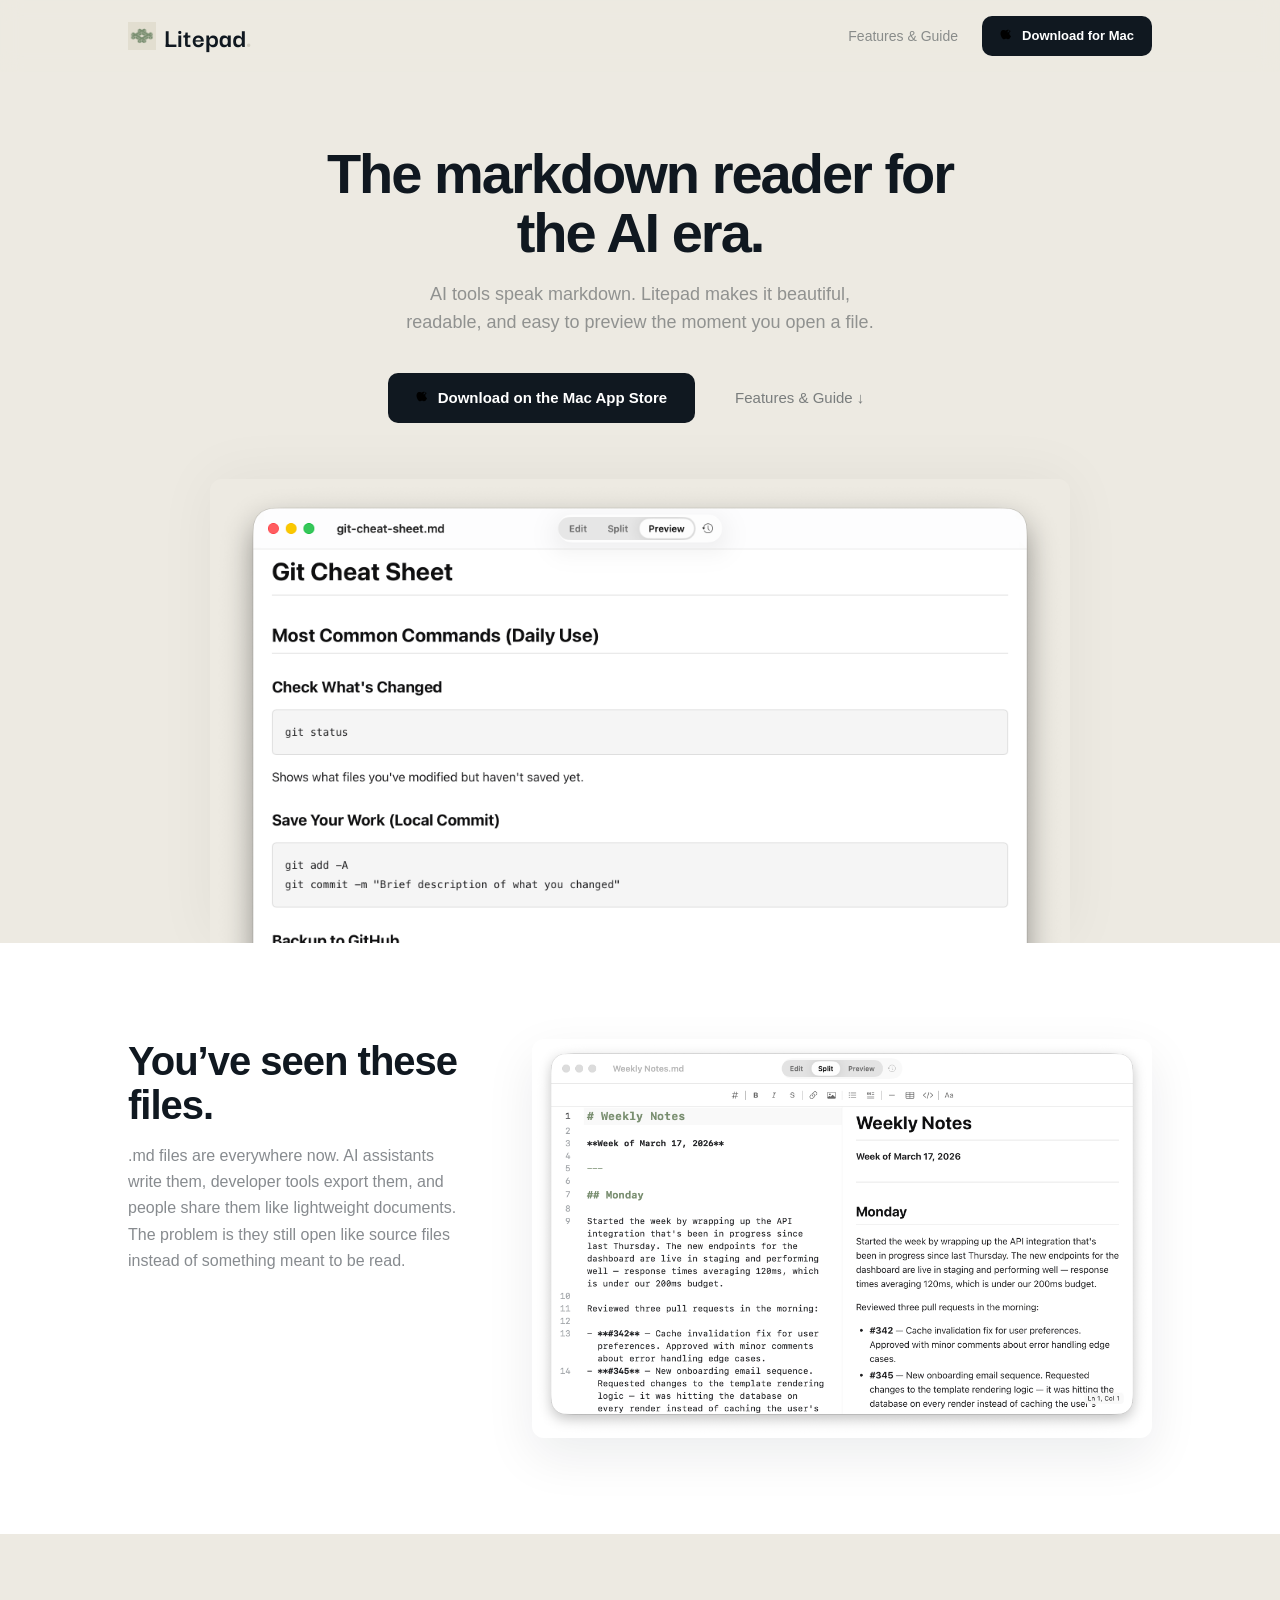
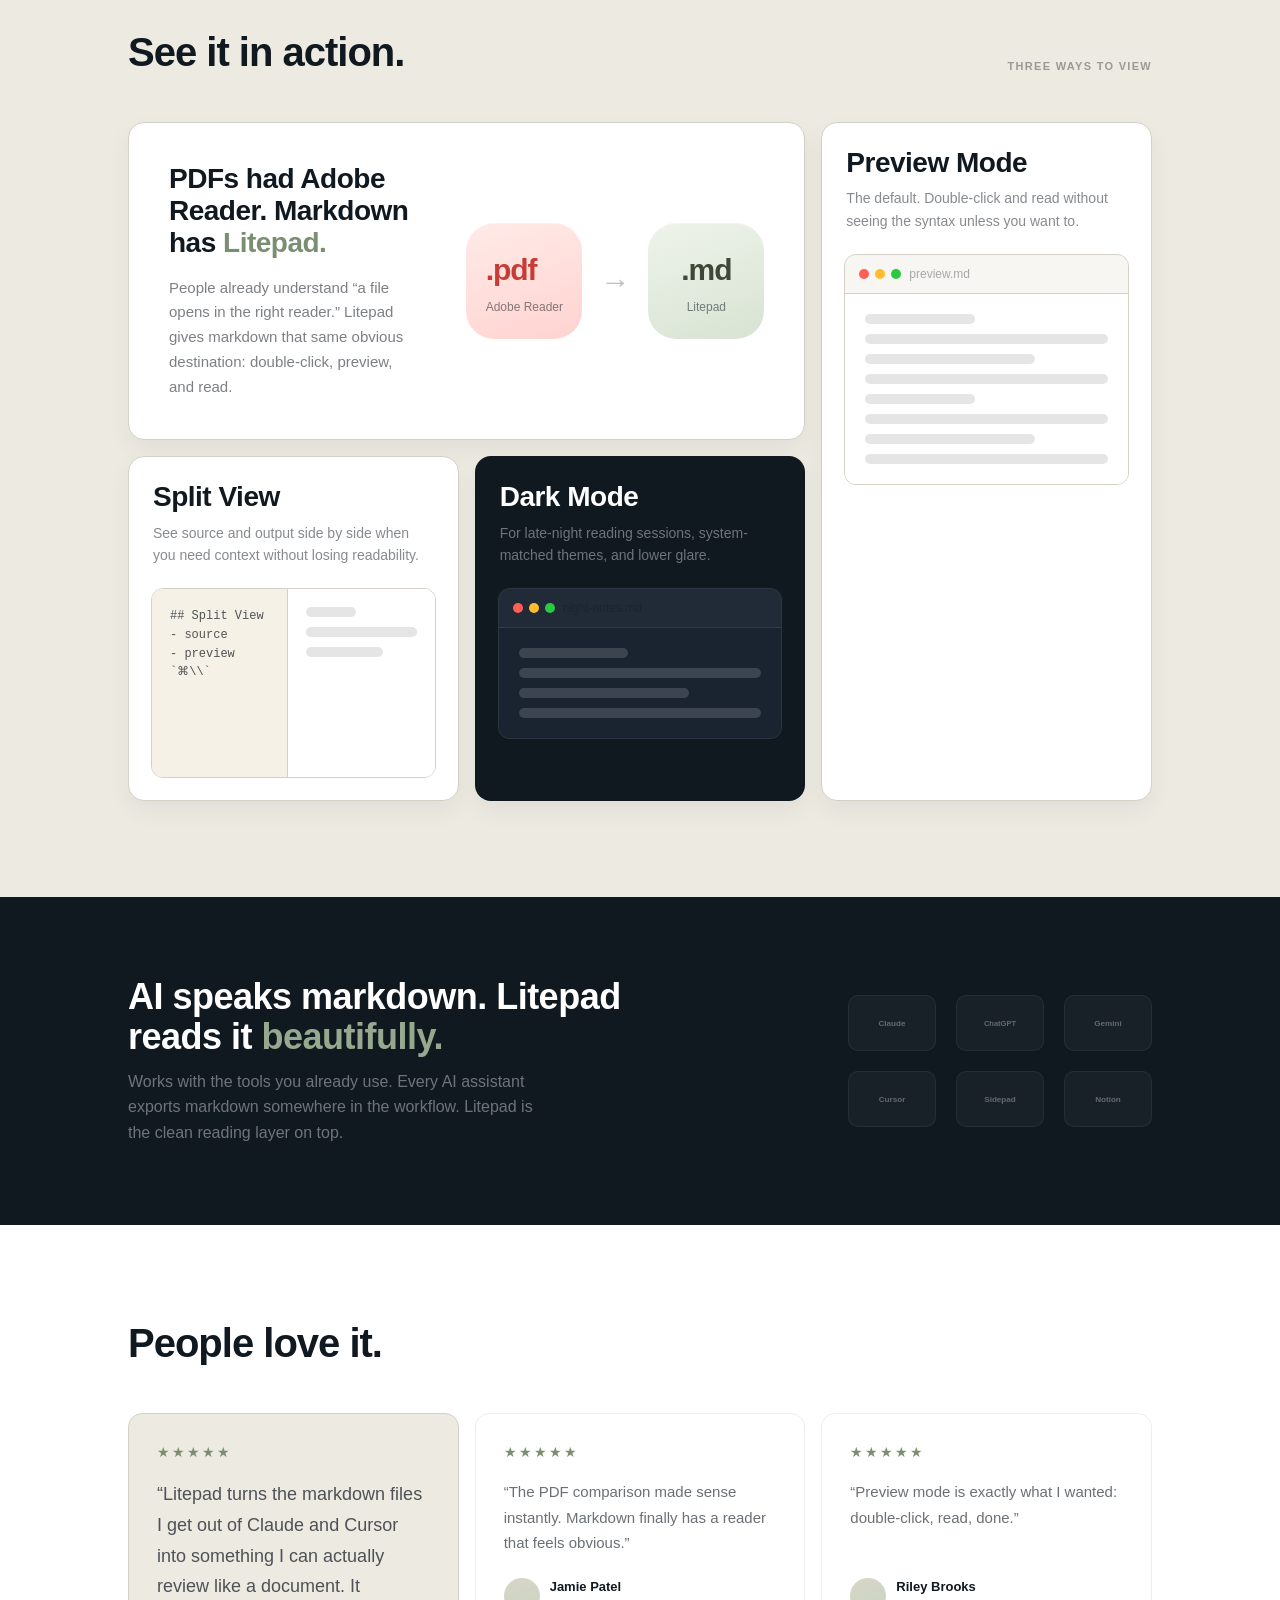
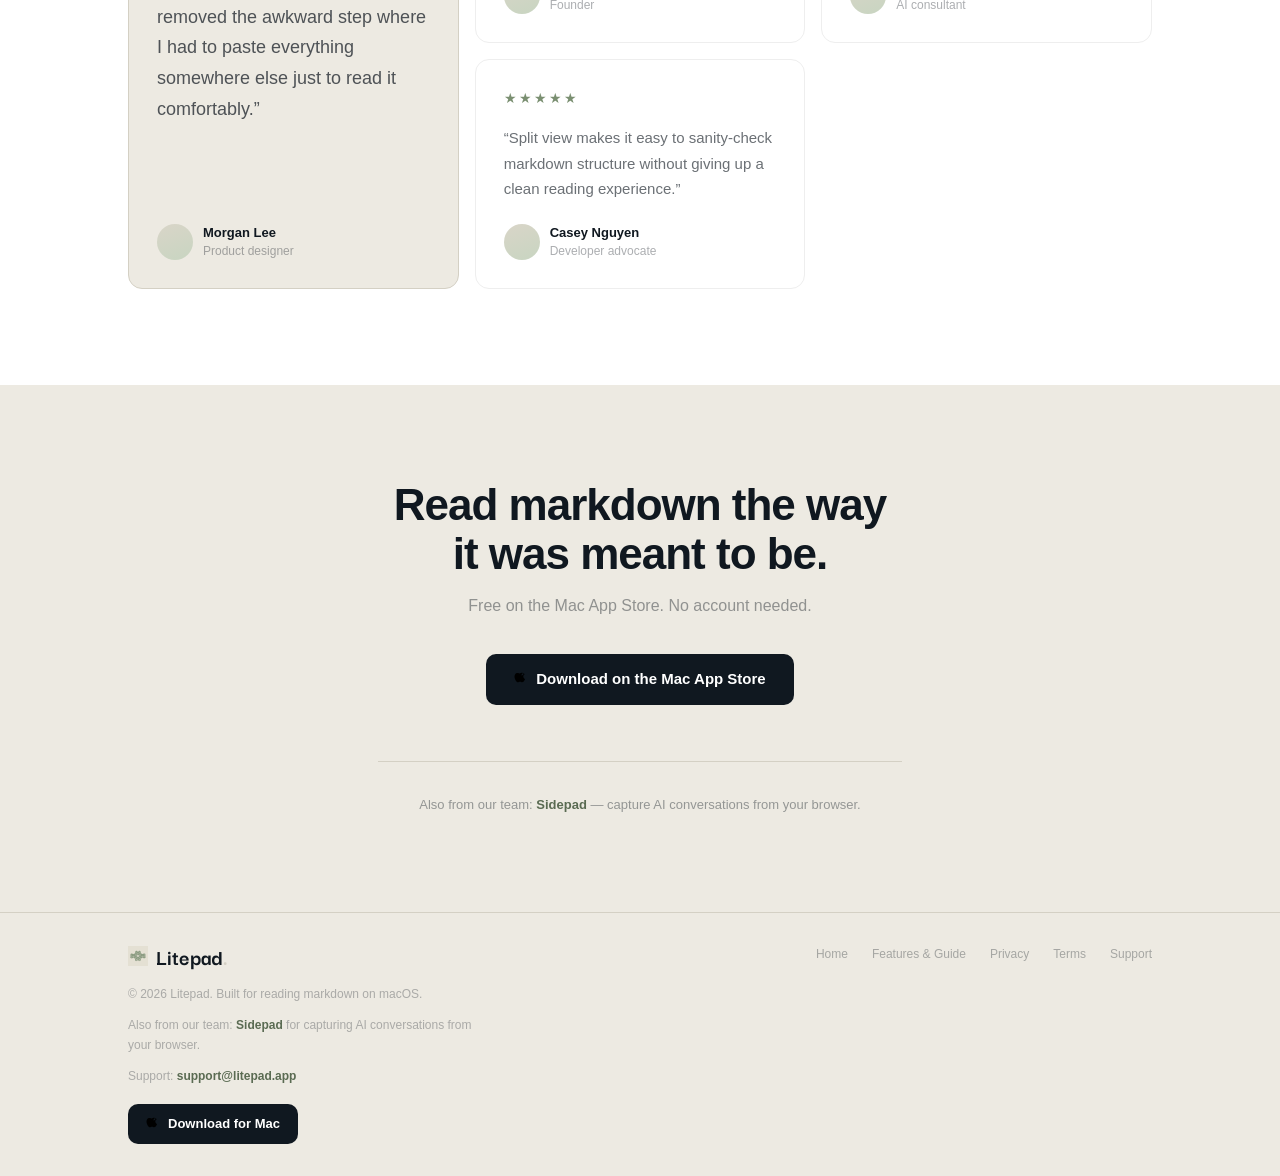
==== index.html @ 45d4402e "Initial commit: Litepad website with homepage section redesign spec Static HTML/CSS/JS promotional s" ====
<!DOCTYPE html>
<html lang="en">
<head>
  <meta charset="UTF-8">
  <meta name="viewport" content="width=device-width, initial-scale=1.0">
  <title>Litepad | The markdown reader for the AI era</title>
  <meta name="description" content="Litepad is the markdown reader for the AI era. Double-click any .md file and see it beautifully rendered on your Mac.">
  <meta property="og:title" content="Litepad | The markdown reader for the AI era">
  <meta property="og:description" content="AI tools speak markdown. Litepad makes it beautiful, readable, and easy to preview.">
  <meta property="og:type" content="website">
  <meta property="og:image" content="assets/outside-icons/og-image.png">
  <meta name="twitter:card" content="summary_large_image">
  <meta name="twitter:title" content="Litepad | The markdown reader for the AI era">
  <meta name="twitter:description" content="AI tools speak markdown. Litepad makes it beautiful, readable, and easy to preview.">
  <link rel="icon" type="image/png" href="assets/outside-icons/favicon.png">
  <link rel="preconnect" href="https://fonts.googleapis.com">
  <link rel="preconnect" href="https://fonts.gstatic.com" crossorigin>
  <link href="https://fonts.googleapis.com/css2?family=Darker+Grotesque:wght@700&display=swap" rel="stylesheet">
  <link rel="stylesheet" href="css/style.css">
</head>
<body>
  <div class="site-shell">
    <header class="nav" aria-label="Primary">
      <div class="nav-inner">
        <a class="nav-logo" href="index.html" aria-label="Litepad home">
          <img src="assets/logo/icon/Icon Explorations/icon-512x512.png" alt="">
          <span class="nav-wordmark">Litepad<span class="dot">.</span></span>
        </a>
        <div class="nav-right">
          <a class="nav-link" href="features.html">Features &amp; Guide</a>
          <a class="btn-primary nav-cta" href="#" aria-label="Download Litepad for Mac">
            <img src="assets/outside-icons/apple-icon.svg" alt="">
            <span>Download for Mac</span>
          </a>
        </div>
      </div>
    </header>

    <main>
      <section class="hero section-beige">
        <div class="hero-inner">
          <h1>The markdown reader for the AI era.</h1>
          <p class="hero-sub">AI tools speak markdown. Litepad makes it beautiful, readable, and easy to preview the moment you open a file.</p>
          <div class="hero-ctas">
            <a class="btn-primary" href="#">
              <img src="assets/outside-icons/apple-icon.svg" alt="">
              <span>Download on the Mac App Store</span>
            </a>
            <a class="btn-secondary" href="features.html">Features &amp; Guide ↓</a>
          </div>
        </div>
        <div class="hero-screenshot" aria-label="Litepad preview mode interface">
          <img src="assets/screenshots/git-hero.png" alt="Litepad showing a Git cheat sheet in preview mode" width="2226" height="1200">
        </div>
      </section>

      <section class="education section-white">
        <div class="container education-inner">
          <div class="education-text">
            <h2>You’ve seen these files.</h2>
            <p>.md files are everywhere now. AI assistants write them, developer tools export them, and people share them like lightweight documents. The problem is they still open like source files instead of something meant to be read.</p>
          </div>
          <div class="education-compare">
            <img src="assets/screenshots/split-view-website.png" alt="Litepad split view showing raw markdown on the left and rendered preview on the right" width="1372" height="1032">
          </div>
        </div>
      </section>

      <section class="bento section-beige">
        <div class="container">
          <div class="bento-header">
            <h2>See it in action.</h2>
            <div class="eyebrow bento-kicker">Three ways to view</div>
          </div>
          <div class="bento-grid">
            <article class="bento-card bento-card--pdf">
              <div class="pdf-copy">
                <h3>PDFs had Adobe Reader. Markdown has <span class="text-green">Litepad.</span></h3>
                <p>People already understand “a file opens in the right reader.” Litepad gives markdown that same obvious destination: double-click, preview, and read.</p>
              </div>
              <div class="equation" aria-label="PDF compared with markdown reading app">
                <div class="format-chip format-chip--pdf">
                  <div>
                    <strong>.pdf</strong>
                    <span>Adobe Reader</span>
                  </div>
                </div>
                <div class="equation-arrow" aria-hidden="true">→</div>
                <div class="format-chip format-chip--md">
                  <div>
                    <strong>.md</strong>
                    <span>Litepad</span>
                  </div>
                </div>
              </div>
            </article>

            <article class="bento-card bento-card--preview">
              <div class="bento-card-body">
                <h3>Preview Mode</h3>
                <p>The default. Double-click and read without seeing the syntax unless you want to.</p>
              </div>
              <div class="mini-window" aria-hidden="true">
                <div class="app-titlebar">
                  <div class="app-dots"><span></span><span></span><span></span></div>
                  <span class="app-filename">preview.md</span>
                </div>
                <div class="app-body">
                  <div class="mini-lines">
                    <div class="mini-line short"></div>
                    <div class="mini-line long"></div>
                    <div class="mini-line mid"></div>
                    <div class="mini-line long"></div>
                    <div class="mini-line short"></div>
                    <div class="mini-line long"></div>
                    <div class="mini-line mid"></div>
                    <div class="mini-line long"></div>
                  </div>
                </div>
              </div>
            </article>

            <article class="bento-card bento-card--split">
              <div class="bento-card-body">
                <h3>Split View</h3>
                <p>See source and output side by side when you need context without losing readability.</p>
              </div>
              <div class="mini-window" aria-hidden="true">
                <div class="split-preview">
                  <div class="split-pane raw">
                    <pre>## Split View
- source
- preview
`⌘\\`</pre>
                  </div>
                  <div class="split-pane rendered">
                    <div class="mini-lines">
                      <div class="mini-line short"></div>
                      <div class="mini-line long"></div>
                      <div class="mini-line mid"></div>
                    </div>
                  </div>
                </div>
              </div>
            </article>

            <article class="bento-card bento-card--dark">
              <div class="bento-card-body">
                <h3>Dark Mode</h3>
                <p>For late-night reading sessions, system-matched themes, and lower glare.</p>
              </div>
              <div class="mini-window dark" aria-hidden="true">
                <div class="app-titlebar">
                  <div class="app-dots"><span></span><span></span><span></span></div>
                  <span class="app-filename">night-notes.md</span>
                </div>
                <div class="app-body">
                  <div class="mini-lines">
                    <div class="mini-line short"></div>
                    <div class="mini-line long"></div>
                    <div class="mini-line mid"></div>
                    <div class="mini-line long"></div>
                  </div>
                </div>
              </div>
            </article>
          </div>
        </div>
      </section>

      <section class="ai-tools section-dark">
        <div class="container ai-tools-inner">
          <div class="ai-tools-text">
            <h2>AI speaks markdown. Litepad reads it <span class="text-green-light">beautifully.</span></h2>
            <p>Works with the tools you already use. Every AI assistant exports markdown somewhere in the workflow. Litepad is the clean reading layer on top.</p>
          </div>
          <div class="ai-logos" aria-label="Supported AI and productivity tools">
            <div class="ai-logo-item"><img src="assets/outside-logos/claude.svg" alt="Claude"></div>
            <div class="ai-logo-item"><img src="assets/outside-logos/chatgpt.svg" alt="ChatGPT"></div>
            <div class="ai-logo-item"><img src="assets/outside-logos/gemini.svg" alt="Gemini"></div>
            <div class="ai-logo-item"><img src="assets/outside-logos/cursor.svg" alt="Cursor"></div>
            <div class="ai-logo-item"><img src="assets/outside-logos/sidepad.svg" alt="Sidepad"></div>
            <div class="ai-logo-item"><img src="assets/outside-logos/notion.svg" alt="Notion"></div>
          </div>
        </div>
      </section>

      <section class="testimonials section-white">
        <div class="container">
          <h2>People love it.</h2>
          <div class="testimonials-grid">
            <article class="t-card t-card--featured">
              <div class="stars" aria-label="5 stars">★★★★★</div>
              <p class="quote">“Litepad turns the markdown files I get out of Claude and Cursor into something I can actually review like a document. It removed the awkward step where I had to paste everything somewhere else just to read it comfortably.”</p>
              <div class="t-author">
                <div class="t-avatar" aria-hidden="true"></div>
                <div>
                  <div class="t-name">Morgan Lee</div>
                  <div class="t-role">Product designer</div>
                </div>
              </div>
            </article>
            <article class="t-card">
              <div class="stars" aria-label="5 stars">★★★★★</div>
              <p class="quote">“The PDF comparison made sense instantly. Markdown finally has a reader that feels obvious.”</p>
              <div class="t-author">
                <div class="t-avatar" aria-hidden="true"></div>
                <div>
                  <div class="t-name">Jamie Patel</div>
                  <div class="t-role">Founder</div>
                </div>
              </div>
            </article>
            <article class="t-card">
              <div class="stars" aria-label="5 stars">★★★★★</div>
              <p class="quote">“Preview mode is exactly what I wanted: double-click, read, done.”</p>
              <div class="t-author">
                <div class="t-avatar" aria-hidden="true"></div>
                <div>
                  <div class="t-name">Riley Brooks</div>
                  <div class="t-role">AI consultant</div>
                </div>
              </div>
            </article>
            <article class="t-card">
              <div class="stars" aria-label="5 stars">★★★★★</div>
              <p class="quote">“Split view makes it easy to sanity-check markdown structure without giving up a clean reading experience.”</p>
              <div class="t-author">
                <div class="t-avatar" aria-hidden="true"></div>
                <div>
                  <div class="t-name">Casey Nguyen</div>
                  <div class="t-role">Developer advocate</div>
                </div>
              </div>
            </article>
          </div>
        </div>
      </section>

      <section class="bottom-cta section-beige">
        <div class="container bottom-cta-inner">
          <h2>Read markdown the way it was meant to be.</h2>
          <p class="bottom-cta-sub">Free on the Mac App Store. No account needed.</p>
          <a class="btn-primary" href="#">
            <img src="assets/outside-icons/apple-icon.svg" alt="">
            <span>Download on the Mac App Store</span>
          </a>
          <p class="sidepad-promo">Also from our team: <a href="https://sidepad.app/"><strong>Sidepad</strong></a> — capture AI conversations from your browser.</p>
        </div>
      </section>
    </main>

    <footer class="footer section-beige">
      <div class="footer-inner">
        <div class="footer-copy">
          <a class="footer-brand" href="index.html" aria-label="Litepad home">
            <img src="assets/logo/icon/Icon Explorations/icon-512x512.png" alt="">
            <span class="footer-wordmark">Litepad<span class="dot">.</span></span>
          </a>
          <p class="footer-copyright">© 2026 Litepad. Built for reading markdown on macOS.</p>
          <p class="footer-note">Also from our team: <a href="https://sidepad.app/">Sidepad</a> for capturing AI conversations from your browser.</p>
          <p class="footer-support">Support: <a href="mailto:support@litepad.app">support@litepad.app</a></p>
          <div class="footer-download">
            <a class="btn-primary nav-cta" href="#">
              <img src="assets/outside-icons/apple-icon.svg" alt="">
              <span>Download for Mac</span>
            </a>
          </div>
        </div>
        <nav class="footer-links" aria-label="Footer">
          <a href="index.html">Home</a>
          <a href="features.html">Features &amp; Guide</a>
          <a href="privacy.html">Privacy</a>
          <a href="terms.html">Terms</a>
          <a href="mailto:support@litepad.app">Support</a>
        </nav>
      </div>
    </footer>
  </div>
  <script src="js/main.js"></script>
</body>
</html>
---- css/style.css ----
:root {
  --green-400: #96a88e;
  --green-500: #7a8f71;
  --green-600: #5a6b52;
  --green-700: #3d4839;
  --beige-100: #edeae2;
  --beige-200: #e2ded0;
  --beige-300: #d4d0c4;
  --charcoal-900: #101820;
  --charcoal-800: #1a2430;
  --charcoal-700: #253040;
  --charcoal-600: #354050;
  --white: #ffffff;
  --shadow-soft: 0 18px 50px rgba(16, 24, 32, 0.08);
  --shadow-card: 0 10px 24px rgba(16, 24, 32, 0.05);
  --radius-s: 8px;
  --radius-m: 10px;
  --radius-l: 12px;
  --radius-xl: 14px;
  --radius-2xl: 16px;
  --space-0: 0;
  --space-1: 4px;
  --space-2: 8px;
  --space-3: 12px;
  --space-4: 16px;
  --space-5: 20px;
  --space-6: 24px;
  --space-7: 32px;
  --space-8: 48px;
  --space-9: 56px;
  --space-10: 64px;
  --space-11: 80px;
  --space-12: 96px;
  --max-width: 1120px;
  --page-padding: 48px;
}

*,
*::before,
*::after {
  box-sizing: border-box;
  margin: 0;
  padding: 0;
}

html {
  scroll-behavior: smooth;
}

body {
  min-width: 320px;
  font-family: -apple-system, BlinkMacSystemFont, "Segoe UI", sans-serif;
  color: var(--charcoal-900);
  background: var(--beige-100);
  line-height: 1.5;
  -webkit-font-smoothing: antialiased;
  text-rendering: optimizeLegibility;
}

img,
svg {
  display: block;
  max-width: 100%;
}

a {
  color: inherit;
  text-decoration: none;
}

button,
input,
textarea,
select {
  font: inherit;
}

:focus-visible {
  outline: 2px solid var(--green-500);
  outline-offset: 3px;
}

.container {
  max-width: var(--max-width);
  margin: 0 auto;
  padding: 0 var(--page-padding);
}

.section-beige {
  background: var(--beige-100);
}

.section-white {
  background: var(--white);
}

.section-dark {
  background: var(--charcoal-900);
}

.eyebrow {
  font-size: 11px;
  font-weight: 600;
  letter-spacing: 1.3px;
  text-transform: uppercase;
}

.heading-hero,
h1 {
  font-size: 56px;
  font-weight: 700;
  letter-spacing: -2px;
  line-height: 1.06;
}

.heading-section,
h2 {
  font-size: 40px;
  font-weight: 700;
  letter-spacing: -1px;
  line-height: 1.1;
}

.heading-card,
h3 {
  font-size: 28px;
  font-weight: 700;
  letter-spacing: -0.5px;
  line-height: 1.15;
}

.text-body {
  font-size: 18px;
  line-height: 1.5;
}

.text-section {
  font-size: 16px;
  line-height: 1.6;
}

.text-card {
  font-size: 14px;
  line-height: 1.55;
}

.text-muted {
  color: rgba(16, 24, 32, 0.42);
}

.text-muted-strong {
  color: rgba(16, 24, 32, 0.5);
}

.text-muted-soft {
  color: rgba(16, 24, 32, 0.35);
}

.text-green {
  color: var(--green-500);
}

.text-green-light {
  color: var(--green-400);
}

.btn-primary,
.btn-secondary {
  display: inline-flex;
  align-items: center;
  justify-content: center;
  gap: var(--space-2);
  min-height: 48px;
  padding: 14px 28px;
  border-radius: var(--radius-m);
  transition: background-color 0.2s ease, color 0.2s ease, transform 0.2s ease;
}

.btn-primary {
  background: var(--charcoal-900);
  color: var(--white);
  font-size: 15px;
  font-weight: 600;
}

.btn-primary:hover {
  background: var(--charcoal-800);
  transform: translateY(-1px);
}

.btn-secondary {
  color: rgba(16, 24, 32, 0.52);
  font-size: 15px;
  font-weight: 500;
}

.btn-secondary:hover {
  color: var(--charcoal-900);
}

.btn-primary img {
  width: 14px;
  height: 14px;
}

.site-shell {
  min-height: 100vh;
}

.nav {
  position: sticky;
  top: 0;
  z-index: 40;
  background: rgba(237, 234, 226, 0.9);
  backdrop-filter: blur(10px);
  transition: box-shadow 0.2s ease, background-color 0.2s ease;
}

.nav--scrolled {
  box-shadow: 0 1px 8px rgba(0, 0, 0, 0.04);
}

.nav-inner {
  max-width: var(--max-width);
  margin: 0 auto;
  padding: 16px var(--page-padding);
  display: flex;
  align-items: center;
  justify-content: space-between;
  gap: var(--space-6);
}

.nav-logo,
.footer-brand {
  display: inline-flex;
  align-items: center;
  gap: var(--space-2);
}

.nav-logo img {
  width: 28px;
  height: 28px;
}

.footer-brand img {
  width: 20px;
  height: 20px;
  opacity: 0.85;
}

.nav-wordmark,
.footer-wordmark {
  font-family: "Darker Grotesque", -apple-system, BlinkMacSystemFont, sans-serif;
  font-size: 28px;
  font-weight: 700;
  line-height: 1;
  color: var(--charcoal-900);
}

.footer-wordmark {
  font-size: 23px;
}

.nav-wordmark .dot,
.footer-wordmark .dot {
  color: var(--beige-300);
}

.nav-right {
  display: flex;
  align-items: center;
  gap: var(--space-6);
}

.nav-link {
  font-size: 14px;
  font-weight: 500;
  color: rgba(16, 24, 32, 0.45);
  transition: color 0.2s ease;
}

.nav-link:hover,
.nav-link[aria-current="page"] {
  color: var(--charcoal-900);
}

.nav-cta {
  min-height: 40px;
  padding: 10px 18px;
  font-size: 13px;
}

.hero {
  padding: 72px 0 0;
  text-align: center;
}

.hero-inner {
  max-width: 860px;
  margin: 0 auto;
  padding: 0 var(--page-padding);
}

.hero h1 {
  max-width: 660px;
  margin: 0 auto 18px;
}

.hero-sub {
  max-width: 500px;
  margin: 0 auto 36px;
  font-size: 18px;
  line-height: 1.55;
  color: rgba(16, 24, 32, 0.42);
}

.hero-ctas {
  display: flex;
  justify-content: center;
  align-items: center;
  gap: 12px;
  margin-bottom: 56px;
}

.app-window {
  overflow: hidden;
  border: 1px solid var(--beige-300);
  border-radius: var(--radius-l);
  background: var(--white);
  box-shadow: var(--shadow-soft);
}

.hero-screenshot {
  max-width: 860px;
  margin: 0 auto;
}

.hero-screenshot img {
  width: 100%;
  height: auto;
  display: block;
  border-radius: var(--radius-l) var(--radius-l) 0 0;
  box-shadow: 0 -2px 60px rgba(0, 0, 0, 0.05);
}

.app-titlebar {
  display: flex;
  align-items: center;
  gap: 8px;
  padding: 11px 16px;
  background: rgba(237, 234, 226, 0.45);
  border-bottom: 1px solid var(--beige-300);
}

.app-dots {
  display: flex;
  gap: 6px;
}

.app-dots span {
  width: 10px;
  height: 10px;
  border-radius: 50%;
}

.app-dots span:nth-child(1) {
  background: #ff5f57;
}

.app-dots span:nth-child(2) {
  background: #ffbd2e;
}

.app-dots span:nth-child(3) {
  background: #28ca42;
}

.app-filename {
  font-size: 12px;
  color: rgba(16, 24, 32, 0.35);
}

.app-view-pills {
  margin-left: auto;
  display: flex;
  gap: 2px;
  padding: 3px;
  border: 1px solid var(--beige-300);
  border-radius: 6px;
  background: var(--beige-100);
}

.app-view-pills span {
  padding: 3px 10px;
  border-radius: 4px;
  font-size: 10px;
  font-weight: 500;
  color: rgba(16, 24, 32, 0.35);
}

.app-view-pills .active {
  background: var(--white);
  color: var(--charcoal-900);
  font-weight: 600;
  box-shadow: 0 1px 2px rgba(0, 0, 0, 0.06);
}

.app-body {
  padding: 36px 56px;
  background: var(--white);
}

.rendered-sheet h2,
.rendered-sheet h3,
.rendered-sheet h4 {
  letter-spacing: 0;
}

.rendered-sheet {
  text-align: left;
}

.rendered-sheet h2 {
  margin-bottom: 12px;
  font-size: 34px;
  line-height: 1.1;
}

.rendered-sheet p {
  margin-bottom: 14px;
  font-size: 16px;
  line-height: 1.65;
  color: rgba(16, 24, 32, 0.65);
}

.rendered-sheet .doc-meta {
  margin-bottom: 24px;
  font-size: 13px;
  color: rgba(16, 24, 32, 0.38);
}

.doc-grid {
  display: grid;
  grid-template-columns: 1.3fr 0.9fr;
  gap: 28px;
  align-items: start;
  margin-top: 28px;
}

.doc-card {
  border: 1px solid #efefef;
  border-radius: 10px;
  background: #fbfbfb;
  padding: 18px 20px;
}

.doc-card h3 {
  margin-bottom: 10px;
  font-size: 17px;
}

.check-list {
  display: grid;
  gap: 10px;
  list-style: none;
}

.check-list li {
  position: relative;
  padding-left: 20px;
  font-size: 14px;
  color: rgba(16, 24, 32, 0.7);
}

.check-list li::before {
  content: "";
  position: absolute;
  top: 8px;
  left: 0;
  width: 8px;
  height: 8px;
  border-radius: 50%;
  background: var(--green-500);
}

.code-slab {
  overflow: hidden;
  border-radius: 10px;
  background: #101820;
  color: #f1efe8;
  padding: 16px 18px;
}

.code-slab pre {
  white-space: pre-wrap;
  font-family: ui-monospace, SFMono-Regular, Menlo, Monaco, Consolas, monospace;
  font-size: 13px;
  line-height: 1.6;
}

.education {
  padding: 96px 0;
}

.education-inner {
  display: flex;
  gap: 64px;
  align-items: flex-start;
}

.education-text {
  flex: 0 0 340px;
}

.education-text h2 {
  margin-bottom: 16px;
}

.education-text p {
  max-width: 340px;
  font-size: 16px;
  line-height: 1.65;
  color: rgba(16, 24, 32, 0.5);
}

.education-compare {
  flex: 1;
}

.education-compare img {
  width: 100%;
  height: auto;
  display: block;
  border-radius: var(--radius-l);
  box-shadow: var(--shadow-soft);
}

.compare-panel {
  flex: 1;
  overflow: hidden;
  border: 1px solid #ebebeb;
  border-radius: 12px;
  background: var(--white);
}

.compare-label {
  padding: 12px 16px;
  border-bottom: 1px solid #ebebeb;
  font-size: 11px;
  font-weight: 600;
  letter-spacing: 1px;
  text-transform: uppercase;
}

.compare-label.raw {
  color: rgba(16, 24, 32, 0.42);
  background: #fafafa;
}

.compare-label.rendered {
  color: var(--green-600);
  background: rgba(122, 143, 113, 0.08);
}

.compare-content {
  min-height: 360px;
  padding: 22px;
}

.compare-content.raw {
  background: #fafafa;
}

.compare-content.raw pre {
  white-space: pre-wrap;
  font-family: ui-monospace, SFMono-Regular, Menlo, Monaco, Consolas, monospace;
  font-size: 13px;
  line-height: 1.7;
  color: rgba(16, 24, 32, 0.82);
}

.compare-content.rendered {
  background: var(--white);
}

.render-demo h3 {
  margin-bottom: 12px;
  font-size: 26px;
}

.render-demo p {
  margin-bottom: 12px;
  font-size: 15px;
  line-height: 1.7;
  color: rgba(16, 24, 32, 0.65);
}

.render-demo ul {
  display: grid;
  gap: 10px;
  margin-top: 14px;
  padding-left: 18px;
}

.render-demo li {
  font-size: 14px;
  line-height: 1.6;
  color: rgba(16, 24, 32, 0.68);
}

.bento {
  padding: 96px 0;
}

.bento-header {
  display: flex;
  align-items: flex-end;
  justify-content: space-between;
  gap: 24px;
  margin-bottom: 48px;
}

.bento-kicker {
  color: rgba(16, 24, 32, 0.38);
}

.bento-grid {
  display: grid;
  grid-template-columns: repeat(3, minmax(0, 1fr));
  gap: 16px;
}

.bento-card {
  overflow: hidden;
  border: 1px solid var(--beige-300);
  border-radius: var(--radius-2xl);
  background: var(--white);
  box-shadow: var(--shadow-card);
}

.bento-card--pdf {
  grid-column: 1 / 3;
  display: flex;
  align-items: center;
  gap: 48px;
  padding: 40px;
}

.bento-card--preview {
  grid-column: 3;
  grid-row: 1 / 3;
  display: flex;
  flex-direction: column;
}

.bento-card--split,
.bento-card--dark {
  display: flex;
  flex-direction: column;
}

.bento-card--dark {
  border-color: transparent;
  background: var(--charcoal-900);
}

.bento-card-body {
  padding: 24px 24px 0;
}

.bento-card-body p {
  margin-top: 8px;
  color: rgba(16, 24, 32, 0.5);
  font-size: 14px;
  line-height: 1.6;
}

.bento-card--dark .bento-card-body h3,
.bento-card--dark .bento-card-body p {
  color: var(--white);
}

.bento-card--dark .bento-card-body p {
  color: rgba(255, 255, 255, 0.4);
}

.pdf-copy {
  flex: 1;
}

.pdf-copy p {
  max-width: 360px;
  margin-top: 16px;
  font-size: 15px;
  line-height: 1.65;
  color: rgba(16, 24, 32, 0.55);
}

.equation {
  display: grid;
  grid-template-columns: 1fr auto 1fr;
  gap: 18px;
  align-items: center;
}

.format-chip {
  width: 116px;
  height: 116px;
  border-radius: 28px;
  display: grid;
  place-items: center;
  box-shadow: inset 0 1px 0 rgba(255, 255, 255, 0.3);
}

.format-chip strong {
  font-size: 30px;
  letter-spacing: -1px;
}

.format-chip span {
  display: block;
  margin-top: 6px;
  font-size: 12px;
  color: rgba(16, 24, 32, 0.52);
  text-align: center;
}

.format-chip--pdf {
  background: linear-gradient(160deg, #ffebe8, #ffd3d0);
  color: #c73d35;
}

.format-chip--md {
  background: linear-gradient(160deg, #eef3eb, #d8e3d2);
  color: var(--green-700);
}

.equation-arrow {
  font-size: 30px;
  color: rgba(16, 24, 32, 0.28);
}

.mini-window {
  margin: 22px 22px 22px;
  overflow: hidden;
  border: 1px solid var(--beige-300);
  border-radius: 12px;
  background: var(--white);
}

.mini-window .app-titlebar {
  padding: 10px 14px;
}

.mini-window .app-body {
  padding: 20px;
}

.mini-lines {
  display: grid;
  gap: 10px;
}

.mini-line {
  height: 10px;
  border-radius: 999px;
  background: #e5e5e5;
}

.mini-line.short {
  width: 45%;
}

.mini-line.mid {
  width: 70%;
}

.mini-line.long {
  width: 100%;
}

.split-preview {
  display: grid;
  grid-template-columns: 0.96fr 1.04fr;
  min-height: 188px;
}

.split-pane {
  padding: 18px;
}

.split-pane.raw {
  background: #f5f1e6;
  border-right: 1px solid var(--beige-300);
}

.split-pane.raw pre {
  white-space: pre-wrap;
  font-family: ui-monospace, SFMono-Regular, Menlo, Monaco, Consolas, monospace;
  font-size: 12px;
  line-height: 1.55;
  color: rgba(16, 24, 32, 0.72);
}

.split-pane.rendered {
  background: var(--white);
}

.mini-window.dark {
  border-color: rgba(255, 255, 255, 0.08);
  background: var(--charcoal-800);
}

.mini-window.dark .app-titlebar {
  background: rgba(255, 255, 255, 0.03);
  border-bottom-color: rgba(255, 255, 255, 0.08);
}

.mini-window.dark .app-body {
  background: var(--charcoal-800);
}

.mini-window.dark .mini-line {
  background: rgba(255, 255, 255, 0.15);
}

.ai-tools {
  padding: 80px 0;
}

.ai-tools-inner {
  display: flex;
  align-items: center;
  justify-content: space-between;
  gap: 64px;
}

.ai-tools-text h2 {
  max-width: 520px;
  margin-bottom: 12px;
  font-size: 36px;
  letter-spacing: -0.5px;
  color: var(--white);
}

.ai-tools-text p {
  max-width: 420px;
  font-size: 16px;
  line-height: 1.6;
  color: rgba(255, 255, 255, 0.4);
}

.ai-logos {
  display: grid;
  grid-template-columns: repeat(3, 1fr);
  gap: 20px;
}

.ai-logo-item {
  width: 88px;
  height: 56px;
  display: grid;
  place-items: center;
  border: 1px solid rgba(255, 255, 255, 0.06);
  border-radius: var(--radius-m);
  background: rgba(255, 255, 255, 0.04);
}

.ai-logo-item img {
  max-width: 50px;
  max-height: 22px;
  opacity: 0.32;
  filter: grayscale(1) brightness(3);
}

.testimonials {
  padding: 96px 0;
}

.testimonials-grid {
  display: grid;
  grid-template-columns: repeat(3, minmax(0, 1fr));
  gap: 16px;
  margin-top: 48px;
}

.t-card {
  display: flex;
  flex-direction: column;
  min-height: 230px;
  padding: 28px;
  border: 1px solid #eeeeee;
  border-radius: var(--radius-xl);
  background: var(--white);
}

.t-card--featured {
  min-height: 476px;
  grid-row: span 2;
  background: var(--beige-100);
  border-color: var(--beige-300);
}

.stars {
  margin-bottom: 16px;
  font-size: 14px;
  letter-spacing: 2px;
  color: var(--green-500);
}

.quote {
  flex: 1;
  margin-bottom: 20px;
  font-size: 15px;
  line-height: 1.7;
  color: rgba(16, 24, 32, 0.62);
}

.t-card--featured .quote {
  font-size: 18px;
  color: rgba(16, 24, 32, 0.72);
}

.t-author {
  display: flex;
  align-items: center;
  gap: 10px;
}

.t-avatar {
  width: 36px;
  height: 36px;
  border-radius: 50%;
  background: linear-gradient(160deg, #d9d5c8, #c8d5c1);
}

.t-name {
  font-size: 13px;
  font-weight: 600;
}

.t-role {
  font-size: 12px;
  color: rgba(16, 24, 32, 0.35);
}

.bottom-cta {
  padding: 96px 0;
  text-align: center;
}

.bottom-cta-inner {
  max-width: 620px;
  margin: 0 auto;
}

.bottom-cta h2 {
  margin-bottom: 16px;
  font-size: 44px;
  letter-spacing: -1px;
}

.bottom-cta-sub {
  margin-bottom: 36px;
  font-size: 16px;
  color: rgba(16, 24, 32, 0.42);
}

.sidepad-promo {
  margin-top: 56px;
  padding-top: 32px;
  border-top: 1px solid var(--beige-300);
  font-size: 13px;
  line-height: 1.7;
  color: rgba(16, 24, 32, 0.4);
}

.sidepad-promo a {
  color: var(--green-600);
  font-weight: 600;
}

.sidepad-promo a:hover {
  color: var(--green-500);
}

.features-header {
  padding: 72px 0 48px;
}

.features-header h1 {
  max-width: 660px;
  margin-bottom: 16px;
}

.features-header p {
  max-width: 560px;
  font-size: 18px;
  line-height: 1.6;
  color: rgba(16, 24, 32, 0.46);
}

.features-page {
  padding-bottom: 96px;
}

.feature-card {
  display: flex;
  align-items: center;
  gap: 48px;
  margin-bottom: 24px;
  padding: 48px;
  border: 1px solid var(--beige-300);
  border-radius: var(--radius-2xl);
  background: var(--white);
  box-shadow: var(--shadow-card);
}

.feature-card:nth-child(even) {
  flex-direction: row-reverse;
}

.feature-text {
  flex: 1;
}

.feature-text h2 {
  margin-bottom: 12px;
  font-size: 28px;
}

.feature-text p {
  margin-bottom: 16px;
  font-size: 16px;
  line-height: 1.65;
  color: rgba(16, 24, 32, 0.5);
}

.feature-instruction {
  padding: 16px 20px;
  border-radius: var(--radius-s);
  background: var(--beige-100);
  font-size: 14px;
  line-height: 1.6;
  color: rgba(16, 24, 32, 0.66);
}

.feature-image {
  flex: 0 0 400px;
}

.feature-steps {
  list-style: none;
  counter-reset: step;
  display: grid;
  gap: 4px;
}

.feature-steps li {
  counter-increment: step;
  display: flex;
  align-items: flex-start;
  gap: 12px;
  padding: 12px 0;
  border-bottom: 1px solid #f0f0f0;
  font-size: 15px;
  line-height: 1.6;
  color: rgba(16, 24, 32, 0.65);
}

.feature-steps li:last-child {
  border-bottom: 0;
}

.feature-steps li::before {
  content: counter(step);
  flex: 0 0 28px;
  width: 28px;
  height: 28px;
  display: grid;
  place-items: center;
  border-radius: 50%;
  background: var(--green-500);
  color: var(--white);
  font-size: 13px;
  font-weight: 600;
}

.legal {
  padding: 72px 0 96px;
}

.legal-card {
  max-width: 720px;
  margin: 0 auto;
  padding: 48px;
  border: 1px solid var(--beige-300);
  border-radius: var(--radius-2xl);
  background: var(--white);
  box-shadow: var(--shadow-card);
}

.legal-card h1 {
  margin-bottom: 8px;
  font-size: 36px;
  letter-spacing: -0.5px;
}

.legal-updated {
  margin-bottom: 32px;
  font-size: 13px;
  color: rgba(16, 24, 32, 0.35);
}

.legal-card h2 {
  margin-top: 32px;
  margin-bottom: 12px;
  font-size: 20px;
  letter-spacing: 0;
}

.legal-card p,
.legal-card li {
  font-size: 15px;
  line-height: 1.75;
  color: rgba(16, 24, 32, 0.62);
}

.legal-card p {
  margin-bottom: 16px;
}

.legal-card ul {
  margin-bottom: 16px;
  padding-left: 20px;
}

.footer {
  border-top: 1px solid var(--beige-300);
}

.footer-inner {
  max-width: var(--max-width);
  margin: 0 auto;
  padding: 32px var(--page-padding);
  display: flex;
  align-items: flex-start;
  justify-content: space-between;
  gap: 32px;
}

.footer-copy {
  max-width: 360px;
}

.footer-copyright,
.footer-note,
.footer-support {
  margin-top: 12px;
  font-size: 12px;
  line-height: 1.6;
  color: rgba(16, 24, 32, 0.3);
}

.footer-note a,
.footer-support a {
  color: var(--green-600);
  font-weight: 600;
}

.footer-links {
  display: flex;
  flex-wrap: wrap;
  justify-content: flex-end;
  gap: 18px 24px;
  max-width: 420px;
}

.footer-links a {
  font-size: 12px;
  color: rgba(16, 24, 32, 0.32);
  transition: color 0.2s ease;
}

.footer-links a:hover {
  color: rgba(16, 24, 32, 0.6);
}

.footer-download {
  margin-top: 18px;
}

.visually-hidden {
  position: absolute;
  width: 1px;
  height: 1px;
  padding: 0;
  margin: -1px;
  overflow: hidden;
  clip: rect(0, 0, 0, 0);
  white-space: nowrap;
  border: 0;
}

@media (max-width: 1024px) {
  :root {
    --page-padding: 32px;
  }

  .heading-hero,
  h1 {
    font-size: 44px;
    letter-spacing: -1.5px;
  }

  .heading-section,
  h2 {
    font-size: 32px;
  }

  .hero-sub,
  .features-header p {
    font-size: 17px;
  }

  .doc-grid,
  .education-inner,
  .ai-tools-inner,
  .feature-card,
  .feature-card:nth-child(even) {
    grid-template-columns: 1fr;
    flex-direction: column;
  }

  .education-text,
  .feature-image {
    flex: none;
    width: 100%;
  }

  .education-text p {
    max-width: none;
  }

  .bento-grid {
    grid-template-columns: 1fr 1fr;
  }

  .bento-card--pdf {
    grid-column: 1 / -1;
  }

  .bento-card--preview {
    grid-column: auto;
    grid-row: auto;
  }

  .testimonials-grid {
    grid-template-columns: 1fr 1fr;
  }

  .t-card--featured {
    min-height: auto;
    grid-row: auto;
  }
}

@media (max-width: 768px) {
  :root {
    --page-padding: 20px;
  }

  .heading-hero,
  h1 {
    font-size: 36px;
    letter-spacing: -1px;
  }

  .heading-section,
  h2 {
    font-size: 28px;
  }

  .heading-card,
  h3 {
    font-size: 22px;
  }

  .nav-inner {
    padding-top: 12px;
    padding-bottom: 12px;
  }

  .nav-link {
    display: none;
  }

  .nav-wordmark {
    font-size: 24px;
  }

  .hero {
    padding-top: 48px;
  }

  .hero-sub {
    font-size: 16px;
  }

  .hero-ctas {
    flex-direction: column;
    align-items: stretch;
  }

  .app-body {
    padding: 24px 20px;
  }

  .doc-grid,
  .education-compare,
  .bento-card--pdf,
  .feature-card,
  .footer-inner {
    flex-direction: column;
  }

  .doc-grid,
  .education-compare {
    display: flex;
  }

  .bento-header,
  .ai-tools-inner {
    flex-direction: column;
    align-items: flex-start;
  }

  .bento-grid,
  .testimonials-grid {
    grid-template-columns: 1fr;
  }

  .ai-logos {
    grid-template-columns: repeat(2, 1fr);
  }

  .bento-card--pdf,
  .feature-card,
  .legal-card {
    padding: 24px;
  }

  .feature-image {
    flex-basis: auto;
  }

  .bottom-cta h2 {
    font-size: 32px;
  }

  .footer-links {
    justify-content: flex-start;
  }
}
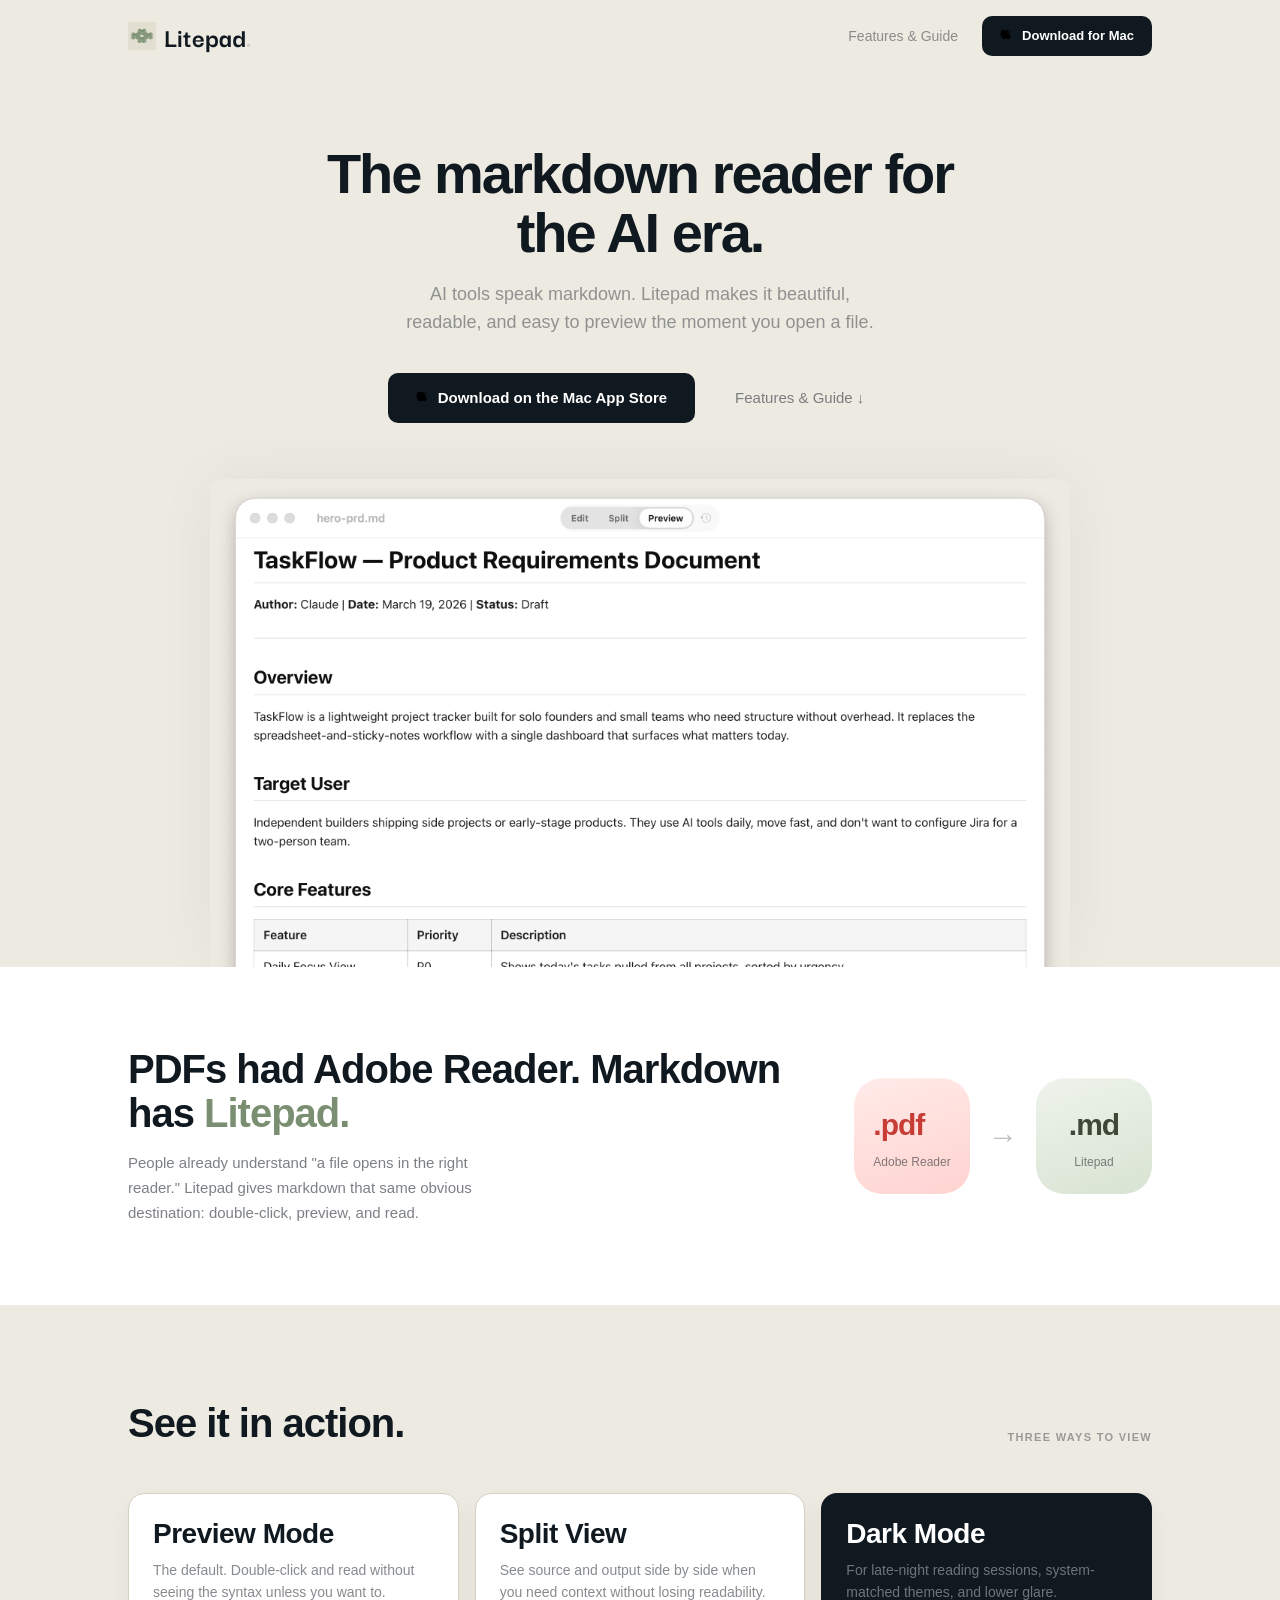
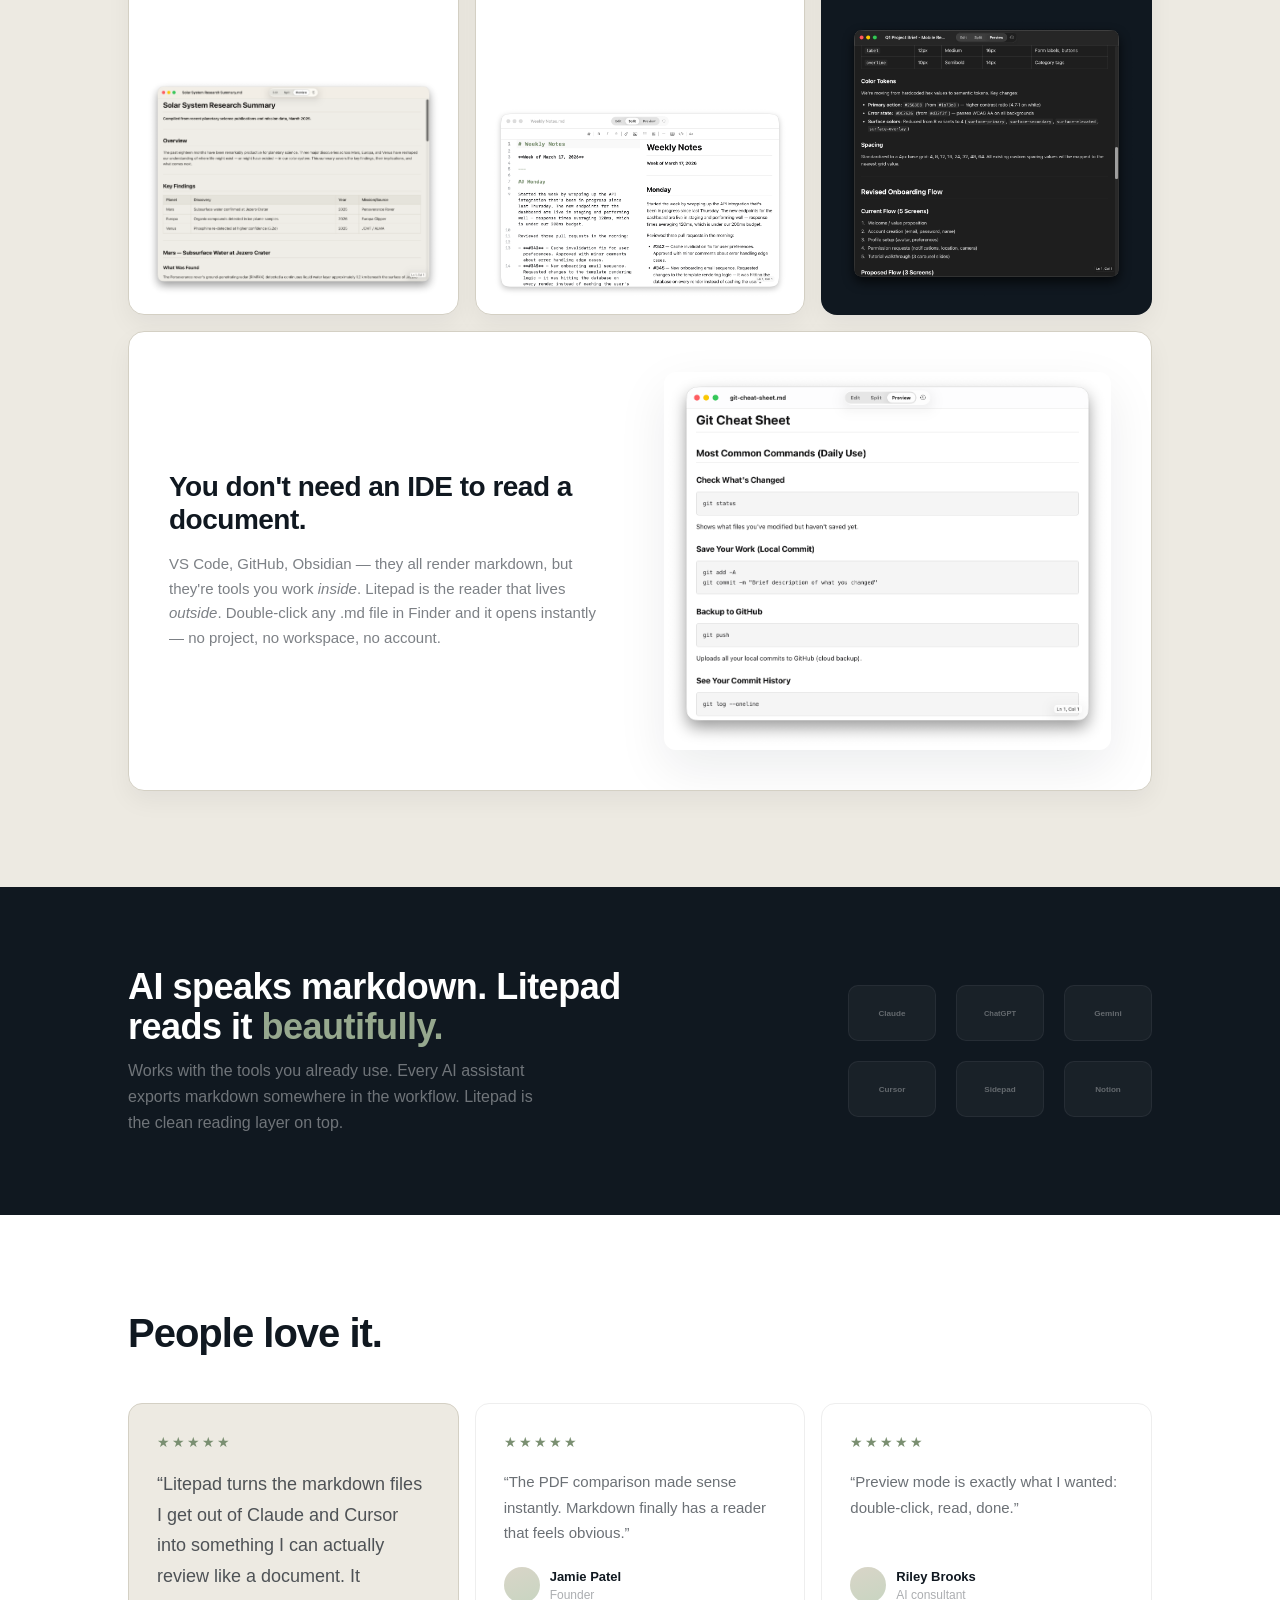
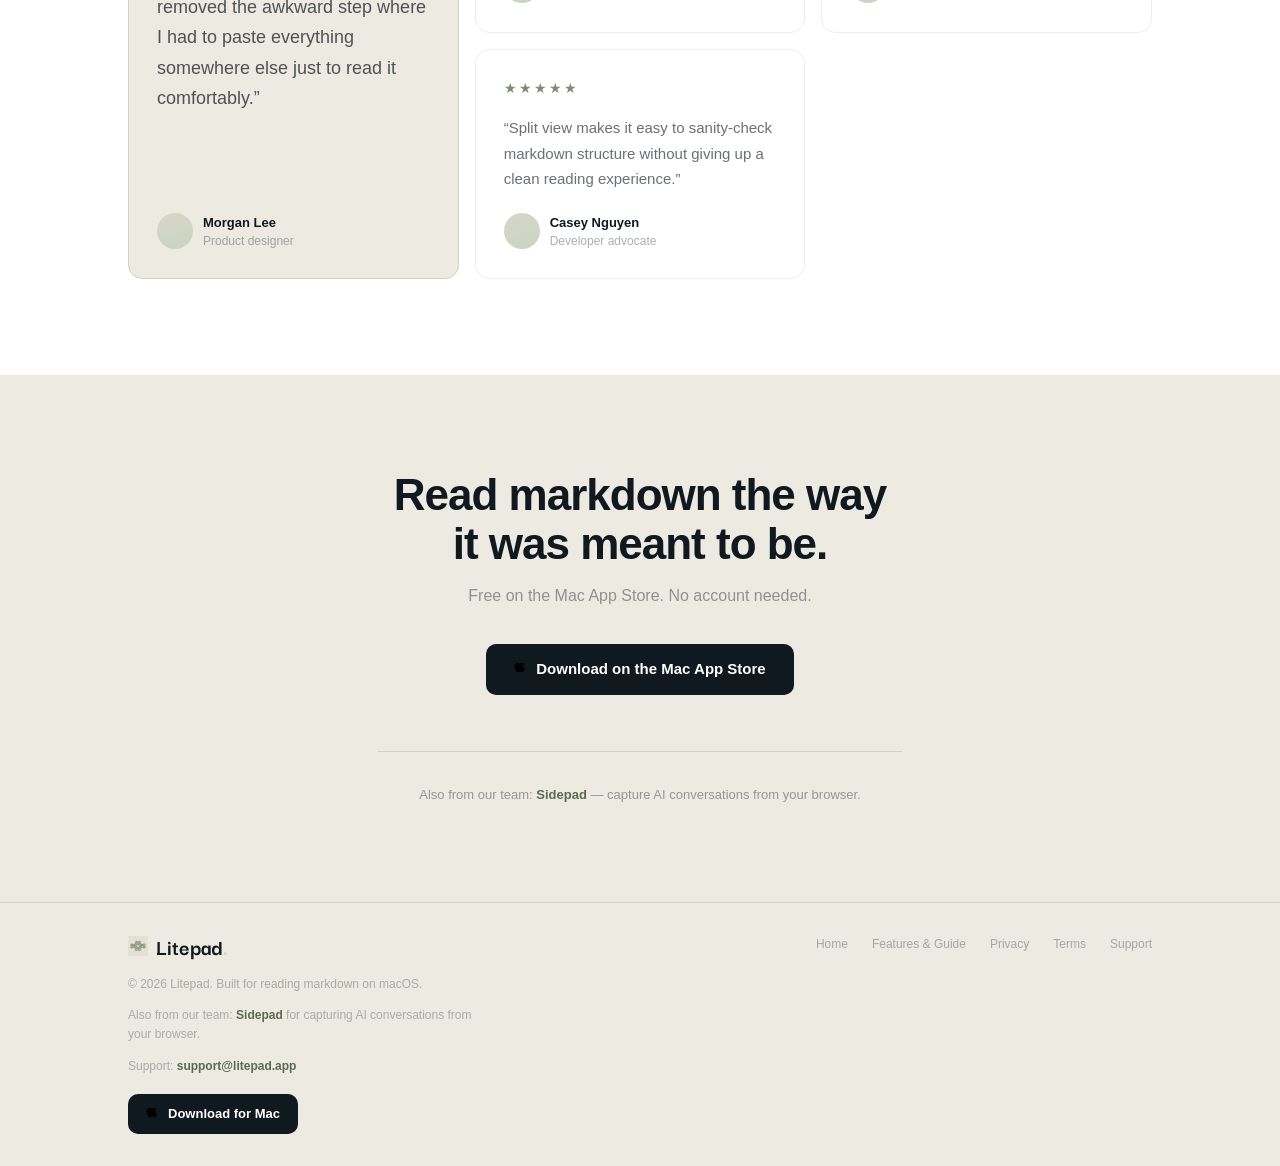
==== commit f7ec7d1a: "Redesign homepage section flow per approved spec - Hero: swap Git Cheat Sheet for TaskFlow PRD scree" ====
--- a/index.html
+++ b/index.html
@@ -50,18 +50,30 @@
           </div>
         </div>
         <div class="hero-screenshot" aria-label="Litepad preview mode interface">
-          <img src="assets/screenshots/git-hero.png" alt="Litepad showing a Git cheat sheet in preview mode" width="2226" height="1200">
-        </div>
-      </section>
-
-      <section class="education section-white">
-        <div class="container education-inner">
-          <div class="education-text">
-            <h2>You’ve seen these files.</h2>
-            <p>.md files are everywhere now. AI assistants write them, developer tools export them, and people share them like lightweight documents. The problem is they still open like source files instead of something meant to be read.</p>
-          </div>
-          <div class="education-compare">
-            <img src="assets/screenshots/split-view-website.png" alt="Litepad split view showing raw markdown on the left and rendered preview on the right" width="1372" height="1032">
+          <img src="assets/screenshots/hero-prd-cropped.png" alt="Litepad showing a product requirements document in preview mode" width="2290" height="1300">
+        </div>
+      </section>
+
+      <section class="pdf-analogy section-white">
+        <div class="container pdf-analogy-inner">
+          <div class="pdf-copy">
+            <h2>PDFs had Adobe Reader. Markdown has <span class="text-green">Litepad.</span></h2>
+            <p>People already understand "a file opens in the right reader." Litepad gives markdown that same obvious destination: double-click, preview, and read.</p>
+          </div>
+          <div class="equation" aria-label="PDF compared with markdown reading app">
+            <div class="format-chip format-chip--pdf">
+              <div>
+                <strong>.pdf</strong>
+                <span>Adobe Reader</span>
+              </div>
+            </div>
+            <div class="equation-arrow" aria-hidden="true">→</div>
+            <div class="format-chip format-chip--md">
+              <div>
+                <strong>.md</strong>
+                <span>Litepad</span>
+              </div>
+            </div>
           </div>
         </div>
       </section>
@@ -73,50 +85,13 @@
             <div class="eyebrow bento-kicker">Three ways to view</div>
           </div>
           <div class="bento-grid">
-            <article class="bento-card bento-card--pdf">
-              <div class="pdf-copy">
-                <h3>PDFs had Adobe Reader. Markdown has <span class="text-green">Litepad.</span></h3>
-                <p>People already understand “a file opens in the right reader.” Litepad gives markdown that same obvious destination: double-click, preview, and read.</p>
-              </div>
-              <div class="equation" aria-label="PDF compared with markdown reading app">
-                <div class="format-chip format-chip--pdf">
-                  <div>
-                    <strong>.pdf</strong>
-                    <span>Adobe Reader</span>
-                  </div>
-                </div>
-                <div class="equation-arrow" aria-hidden="true">→</div>
-                <div class="format-chip format-chip--md">
-                  <div>
-                    <strong>.md</strong>
-                    <span>Litepad</span>
-                  </div>
-                </div>
-              </div>
-            </article>
-
             <article class="bento-card bento-card--preview">
               <div class="bento-card-body">
                 <h3>Preview Mode</h3>
                 <p>The default. Double-click and read without seeing the syntax unless you want to.</p>
               </div>
-              <div class="mini-window" aria-hidden="true">
-                <div class="app-titlebar">
-                  <div class="app-dots"><span></span><span></span><span></span></div>
-                  <span class="app-filename">preview.md</span>
-                </div>
-                <div class="app-body">
-                  <div class="mini-lines">
-                    <div class="mini-line short"></div>
-                    <div class="mini-line long"></div>
-                    <div class="mini-line mid"></div>
-                    <div class="mini-line long"></div>
-                    <div class="mini-line short"></div>
-                    <div class="mini-line long"></div>
-                    <div class="mini-line mid"></div>
-                    <div class="mini-line long"></div>
-                  </div>
-                </div>
+              <div class="bento-card-image">
+                <img src="assets/screenshots/Solar System.png" alt="Solar System Research Summary rendered in Litepad preview mode">
               </div>
             </article>
 
@@ -125,22 +100,8 @@
                 <h3>Split View</h3>
                 <p>See source and output side by side when you need context without losing readability.</p>
               </div>
-              <div class="mini-window" aria-hidden="true">
-                <div class="split-preview">
-                  <div class="split-pane raw">
-                    <pre>## Split View
-- source
-- preview
-`⌘\\`</pre>
-                  </div>
-                  <div class="split-pane rendered">
-                    <div class="mini-lines">
-                      <div class="mini-line short"></div>
-                      <div class="mini-line long"></div>
-                      <div class="mini-line mid"></div>
-                    </div>
-                  </div>
-                </div>
+              <div class="bento-card-image">
+                <img src="assets/screenshots/split-view-website.png" alt="Litepad split view showing raw markdown and rendered preview side by side">
               </div>
             </article>
 
@@ -149,19 +110,18 @@
                 <h3>Dark Mode</h3>
                 <p>For late-night reading sessions, system-matched themes, and lower glare.</p>
               </div>
-              <div class="mini-window dark" aria-hidden="true">
-                <div class="app-titlebar">
-                  <div class="app-dots"><span></span><span></span><span></span></div>
-                  <span class="app-filename">night-notes.md</span>
-                </div>
-                <div class="app-body">
-                  <div class="mini-lines">
-                    <div class="mini-line short"></div>
-                    <div class="mini-line long"></div>
-                    <div class="mini-line mid"></div>
-                    <div class="mini-line long"></div>
-                  </div>
-                </div>
+              <div class="bento-card-image">
+                <img src="assets/screenshots/Q1.png" alt="Q1 Project Brief rendered in Litepad dark mode">
+              </div>
+            </article>
+
+            <article class="bento-card bento-card--no-ide">
+              <div class="no-ide-copy">
+                <h3>You don't need an IDE to read a document.</h3>
+                <p>VS Code, GitHub, Obsidian — they all render markdown, but they're tools you work <em>inside</em>. Litepad is the reader that lives <em>outside</em>. Double-click any .md file in Finder and it opens instantly — no project, no workspace, no account.</p>
+              </div>
+              <div class="no-ide-image">
+                <img src="assets/screenshots/Git Final.png" alt="Git Cheat Sheet rendered in Litepad preview mode">
               </div>
             </article>
           </div>
--- a/css/style.css
+++ b/css/style.css
@@ -410,202 +410,18 @@
   background: var(--white);
 }
 
-.rendered-sheet h2,
-.rendered-sheet h3,
-.rendered-sheet h4 {
-  letter-spacing: 0;
-}
-
-.rendered-sheet {
-  text-align: left;
-}
-
-.rendered-sheet h2 {
-  margin-bottom: 12px;
-  font-size: 34px;
-  line-height: 1.1;
-}
-
-.rendered-sheet p {
-  margin-bottom: 14px;
-  font-size: 16px;
-  line-height: 1.65;
-  color: rgba(16, 24, 32, 0.65);
-}
-
-.rendered-sheet .doc-meta {
-  margin-bottom: 24px;
-  font-size: 13px;
-  color: rgba(16, 24, 32, 0.38);
-}
-
-.doc-grid {
-  display: grid;
-  grid-template-columns: 1.3fr 0.9fr;
-  gap: 28px;
-  align-items: start;
-  margin-top: 28px;
-}
-
-.doc-card {
-  border: 1px solid #efefef;
-  border-radius: 10px;
-  background: #fbfbfb;
-  padding: 18px 20px;
-}
-
-.doc-card h3 {
-  margin-bottom: 10px;
-  font-size: 17px;
-}
-
-.check-list {
-  display: grid;
-  gap: 10px;
-  list-style: none;
-}
-
-.check-list li {
-  position: relative;
-  padding-left: 20px;
-  font-size: 14px;
-  color: rgba(16, 24, 32, 0.7);
-}
-
-.check-list li::before {
-  content: "";
-  position: absolute;
-  top: 8px;
-  left: 0;
-  width: 8px;
-  height: 8px;
-  border-radius: 50%;
-  background: var(--green-500);
-}
-
-.code-slab {
-  overflow: hidden;
-  border-radius: 10px;
-  background: #101820;
-  color: #f1efe8;
-  padding: 16px 18px;
-}
-
-.code-slab pre {
-  white-space: pre-wrap;
-  font-family: ui-monospace, SFMono-Regular, Menlo, Monaco, Consolas, monospace;
-  font-size: 13px;
-  line-height: 1.6;
-}
-
-.education {
-  padding: 96px 0;
-}
-
-.education-inner {
-  display: flex;
-  gap: 64px;
-  align-items: flex-start;
-}
-
-.education-text {
-  flex: 0 0 340px;
-}
-
-.education-text h2 {
-  margin-bottom: 16px;
-}
-
-.education-text p {
-  max-width: 340px;
-  font-size: 16px;
-  line-height: 1.65;
-  color: rgba(16, 24, 32, 0.5);
-}
-
-.education-compare {
+.pdf-analogy {
+  padding: 80px 0;
+}
+
+.pdf-analogy-inner {
+  display: flex;
+  align-items: center;
+  gap: 48px;
+}
+
+.pdf-analogy-inner .pdf-copy {
   flex: 1;
-}
-
-.education-compare img {
-  width: 100%;
-  height: auto;
-  display: block;
-  border-radius: var(--radius-l);
-  box-shadow: var(--shadow-soft);
-}
-
-.compare-panel {
-  flex: 1;
-  overflow: hidden;
-  border: 1px solid #ebebeb;
-  border-radius: 12px;
-  background: var(--white);
-}
-
-.compare-label {
-  padding: 12px 16px;
-  border-bottom: 1px solid #ebebeb;
-  font-size: 11px;
-  font-weight: 600;
-  letter-spacing: 1px;
-  text-transform: uppercase;
-}
-
-.compare-label.raw {
-  color: rgba(16, 24, 32, 0.42);
-  background: #fafafa;
-}
-
-.compare-label.rendered {
-  color: var(--green-600);
-  background: rgba(122, 143, 113, 0.08);
-}
-
-.compare-content {
-  min-height: 360px;
-  padding: 22px;
-}
-
-.compare-content.raw {
-  background: #fafafa;
-}
-
-.compare-content.raw pre {
-  white-space: pre-wrap;
-  font-family: ui-monospace, SFMono-Regular, Menlo, Monaco, Consolas, monospace;
-  font-size: 13px;
-  line-height: 1.7;
-  color: rgba(16, 24, 32, 0.82);
-}
-
-.compare-content.rendered {
-  background: var(--white);
-}
-
-.render-demo h3 {
-  margin-bottom: 12px;
-  font-size: 26px;
-}
-
-.render-demo p {
-  margin-bottom: 12px;
-  font-size: 15px;
-  line-height: 1.7;
-  color: rgba(16, 24, 32, 0.65);
-}
-
-.render-demo ul {
-  display: grid;
-  gap: 10px;
-  margin-top: 14px;
-  padding-left: 18px;
-}
-
-.render-demo li {
-  font-size: 14px;
-  line-height: 1.6;
-  color: rgba(16, 24, 32, 0.68);
 }
 
 .bento {
@@ -638,21 +454,7 @@
   box-shadow: var(--shadow-card);
 }
 
-.bento-card--pdf {
-  grid-column: 1 / 3;
-  display: flex;
-  align-items: center;
-  gap: 48px;
-  padding: 40px;
-}
-
-.bento-card--preview {
-  grid-column: 3;
-  grid-row: 1 / 3;
-  display: flex;
-  flex-direction: column;
-}
-
+.bento-card--preview,
 .bento-card--split,
 .bento-card--dark {
   display: flex;
@@ -675,6 +477,18 @@
   line-height: 1.6;
 }
 
+.bento-card-image {
+  margin-top: auto;
+  padding: 16px;
+}
+
+.bento-card-image img {
+  width: 100%;
+  height: auto;
+  display: block;
+  border-radius: var(--radius-m);
+}
+
 .bento-card--dark .bento-card-body h3,
 .bento-card--dark .bento-card-body p {
   color: var(--white);
@@ -682,6 +496,38 @@
 
 .bento-card--dark .bento-card-body p {
   color: rgba(255, 255, 255, 0.4);
+}
+
+.bento-card--no-ide {
+  grid-column: 1 / -1;
+  display: flex;
+  align-items: center;
+  gap: 48px;
+  padding: 40px;
+}
+
+.no-ide-copy {
+  flex: 1;
+}
+
+.no-ide-copy p {
+  max-width: 440px;
+  margin-top: 16px;
+  font-size: 15px;
+  line-height: 1.65;
+  color: rgba(16, 24, 32, 0.55);
+}
+
+.no-ide-image {
+  flex: 1;
+}
+
+.no-ide-image img {
+  width: 100%;
+  height: auto;
+  display: block;
+  border-radius: var(--radius-l);
+  box-shadow: var(--shadow-soft);
 }
 
 .pdf-copy {
@@ -738,90 +584,6 @@
 .equation-arrow {
   font-size: 30px;
   color: rgba(16, 24, 32, 0.28);
-}
-
-.mini-window {
-  margin: 22px 22px 22px;
-  overflow: hidden;
-  border: 1px solid var(--beige-300);
-  border-radius: 12px;
-  background: var(--white);
-}
-
-.mini-window .app-titlebar {
-  padding: 10px 14px;
-}
-
-.mini-window .app-body {
-  padding: 20px;
-}
-
-.mini-lines {
-  display: grid;
-  gap: 10px;
-}
-
-.mini-line {
-  height: 10px;
-  border-radius: 999px;
-  background: #e5e5e5;
-}
-
-.mini-line.short {
-  width: 45%;
-}
-
-.mini-line.mid {
-  width: 70%;
-}
-
-.mini-line.long {
-  width: 100%;
-}
-
-.split-preview {
-  display: grid;
-  grid-template-columns: 0.96fr 1.04fr;
-  min-height: 188px;
-}
-
-.split-pane {
-  padding: 18px;
-}
-
-.split-pane.raw {
-  background: #f5f1e6;
-  border-right: 1px solid var(--beige-300);
-}
-
-.split-pane.raw pre {
-  white-space: pre-wrap;
-  font-family: ui-monospace, SFMono-Regular, Menlo, Monaco, Consolas, monospace;
-  font-size: 12px;
-  line-height: 1.55;
-  color: rgba(16, 24, 32, 0.72);
-}
-
-.split-pane.rendered {
-  background: var(--white);
-}
-
-.mini-window.dark {
-  border-color: rgba(255, 255, 255, 0.08);
-  background: var(--charcoal-800);
-}
-
-.mini-window.dark .app-titlebar {
-  background: rgba(255, 255, 255, 0.03);
-  border-bottom-color: rgba(255, 255, 255, 0.08);
-}
-
-.mini-window.dark .app-body {
-  background: var(--charcoal-800);
-}
-
-.mini-window.dark .mini-line {
-  background: rgba(255, 255, 255, 0.15);
 }
 
 .ai-tools {
@@ -1223,8 +985,7 @@
     font-size: 17px;
   }
 
-  .doc-grid,
-  .education-inner,
+  .pdf-analogy-inner,
   .ai-tools-inner,
   .feature-card,
   .feature-card:nth-child(even) {
@@ -1232,27 +993,18 @@
     flex-direction: column;
   }
 
-  .education-text,
+  .pdf-analogy-inner .pdf-copy,
   .feature-image {
     flex: none;
     width: 100%;
   }
 
-  .education-text p {
-    max-width: none;
-  }
-
   .bento-grid {
     grid-template-columns: 1fr 1fr;
   }
 
-  .bento-card--pdf {
+  .bento-card--no-ide {
     grid-column: 1 / -1;
-  }
-
-  .bento-card--preview {
-    grid-column: auto;
-    grid-row: auto;
   }
 
   .testimonials-grid {
@@ -1316,17 +1068,11 @@
     padding: 24px 20px;
   }
 
-  .doc-grid,
-  .education-compare,
-  .bento-card--pdf,
+  .pdf-analogy-inner,
+  .bento-card--no-ide,
   .feature-card,
   .footer-inner {
     flex-direction: column;
-  }
-
-  .doc-grid,
-  .education-compare {
-    display: flex;
   }
 
   .bento-header,
@@ -1344,7 +1090,7 @@
     grid-template-columns: repeat(2, 1fr);
   }
 
-  .bento-card--pdf,
+  .bento-card--no-ide,
   .feature-card,
   .legal-card {
     padding: 24px;
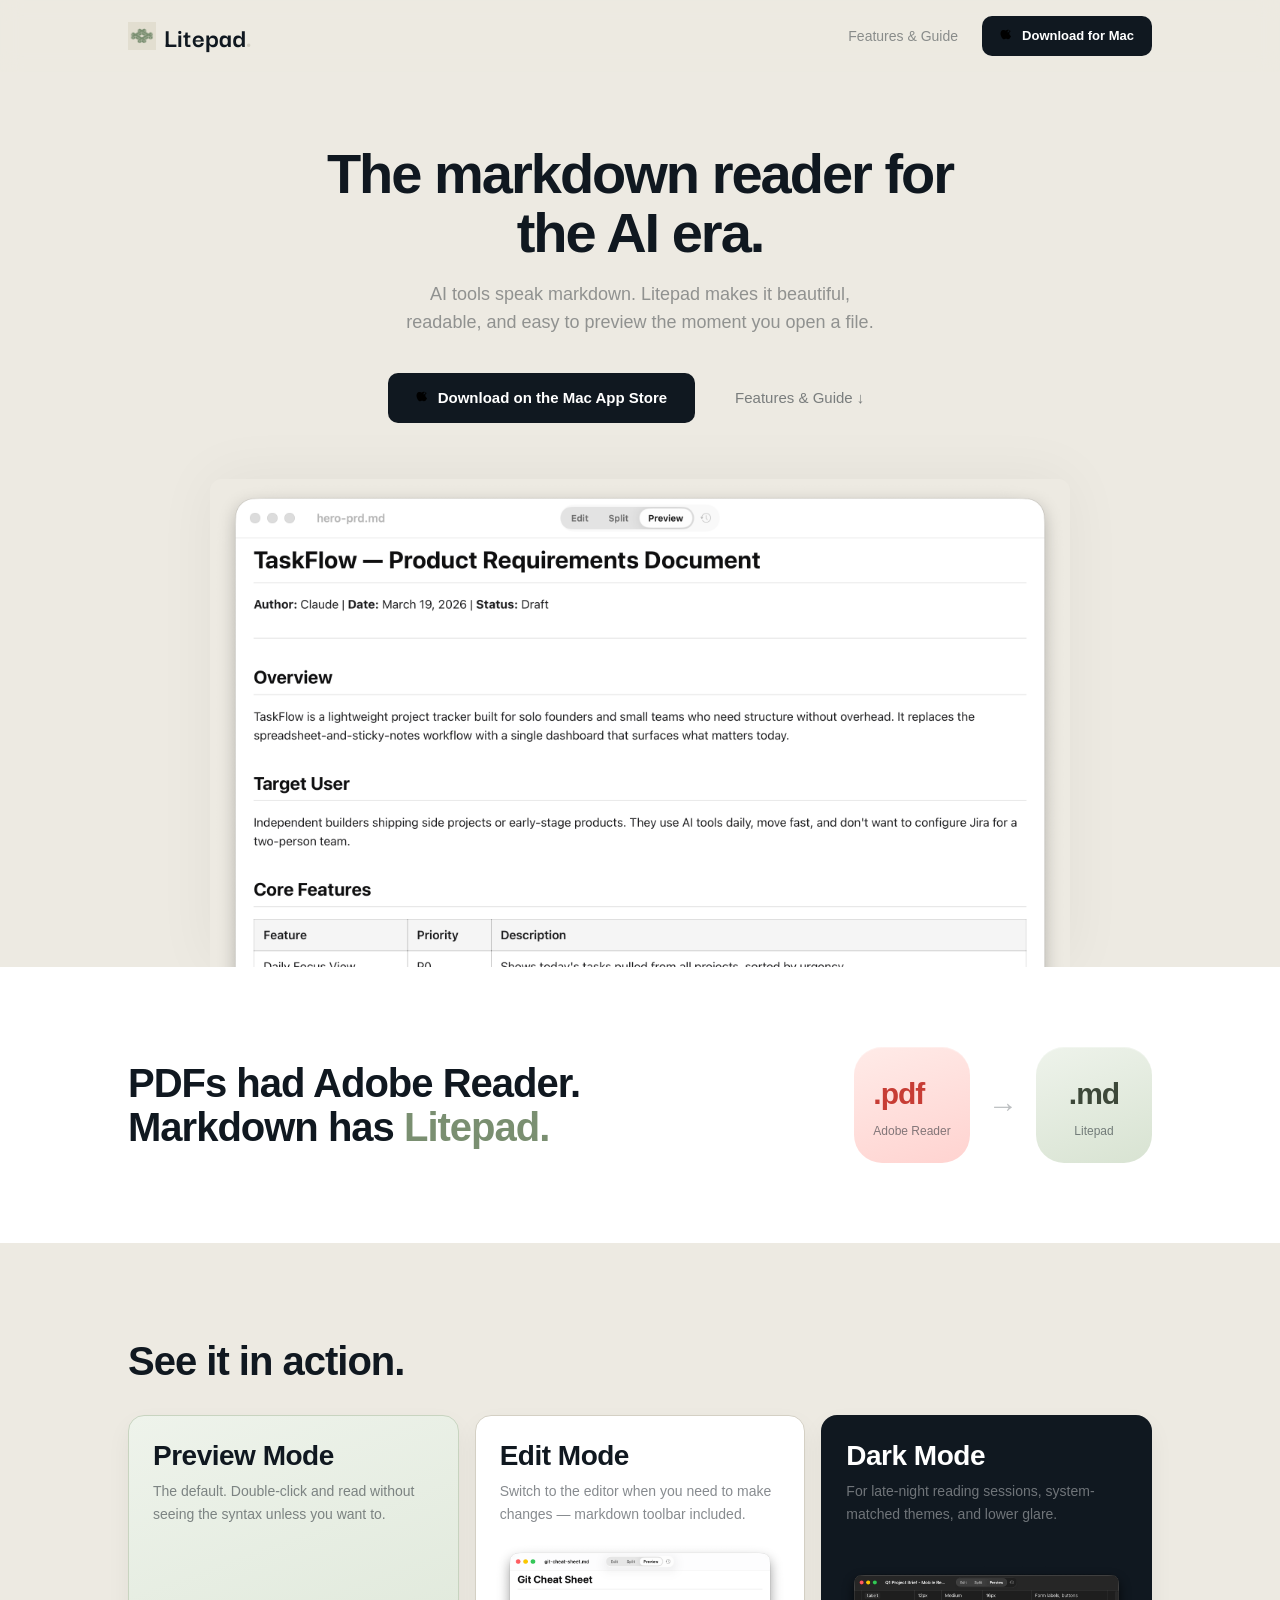
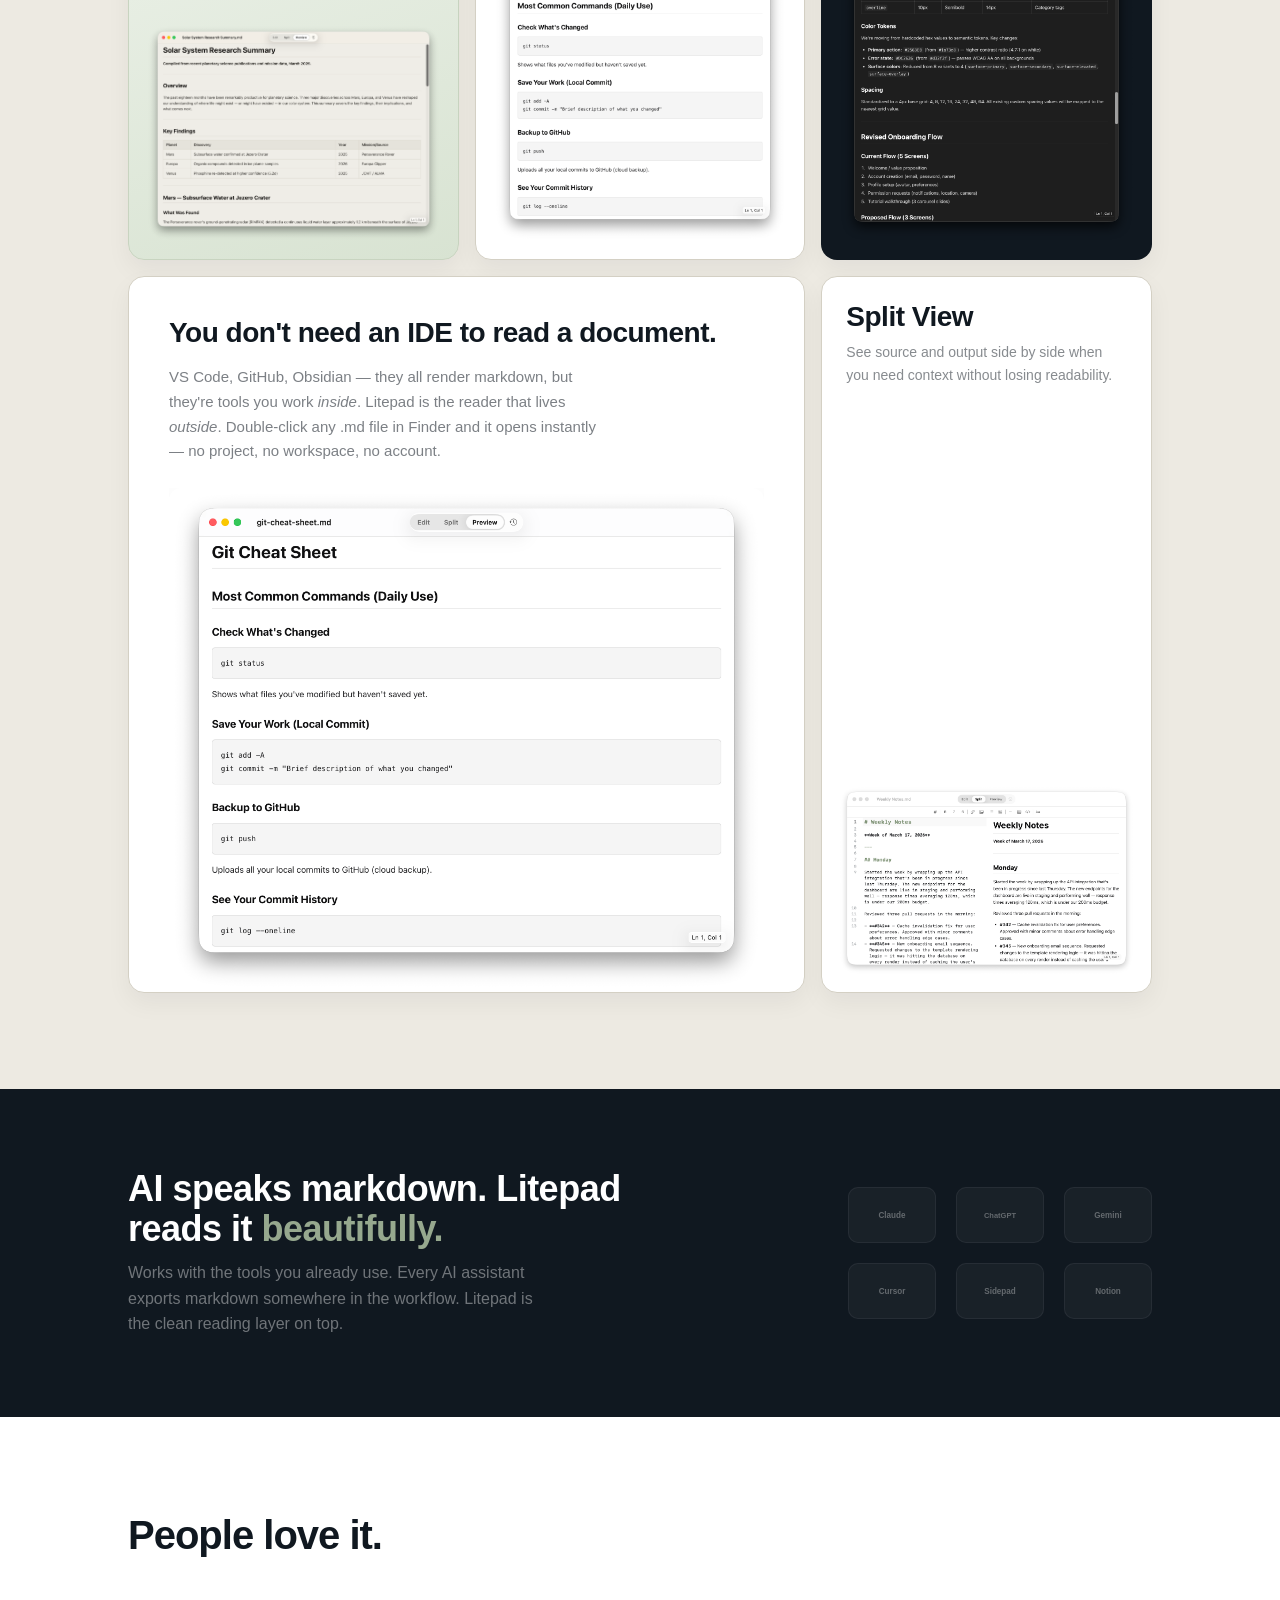
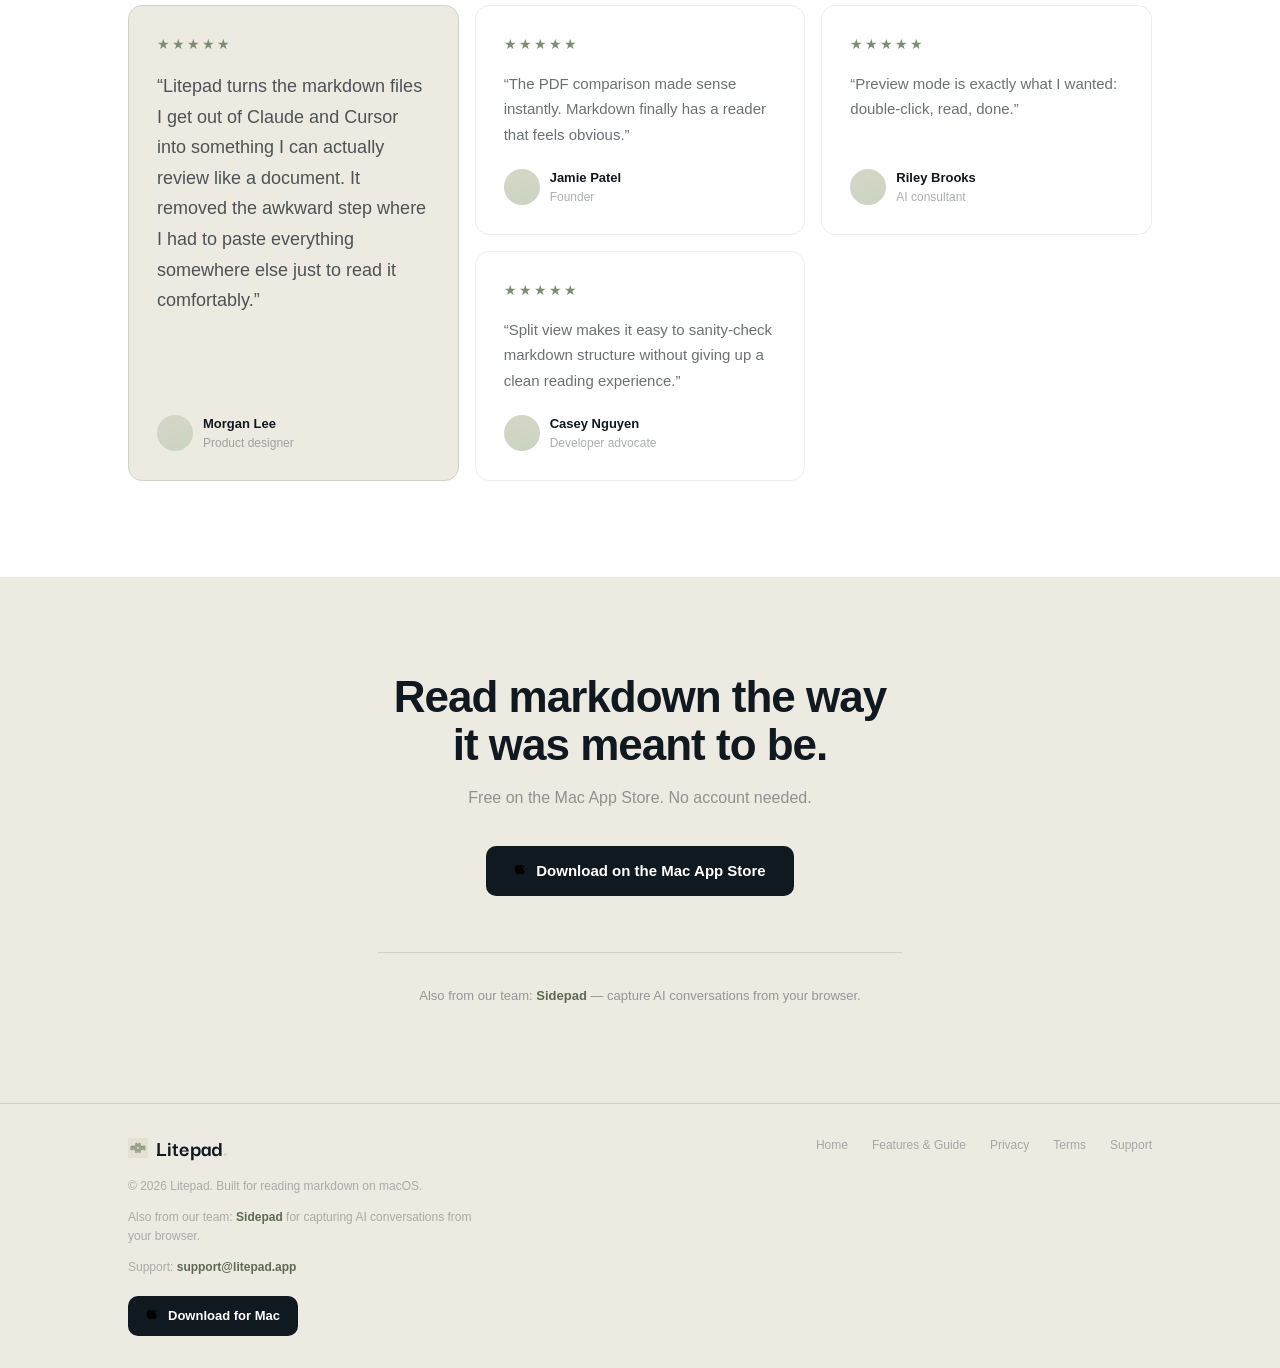
==== commit ea559c07: "Simplify PDF analogy section and restructure bento grid Remove subtitle from PDF analogy, add Edit M" ====
--- a/index.html
+++ b/index.html
@@ -57,8 +57,7 @@
       <section class="pdf-analogy section-white">
         <div class="container pdf-analogy-inner">
           <div class="pdf-copy">
-            <h2>PDFs had Adobe Reader. Markdown has <span class="text-green">Litepad.</span></h2>
-            <p>People already understand "a file opens in the right reader." Litepad gives markdown that same obvious destination: double-click, preview, and read.</p>
+            <h2>PDFs had Adobe Reader.<br>Markdown has <span class="text-green">Litepad.</span></h2>
           </div>
           <div class="equation" aria-label="PDF compared with markdown reading app">
             <div class="format-chip format-chip--pdf">
@@ -82,7 +81,6 @@
         <div class="container">
           <div class="bento-header">
             <h2>See it in action.</h2>
-            <div class="eyebrow bento-kicker">Three ways to view</div>
           </div>
           <div class="bento-grid">
             <article class="bento-card bento-card--preview">
@@ -95,13 +93,13 @@
               </div>
             </article>
 
-            <article class="bento-card bento-card--split">
-              <div class="bento-card-body">
-                <h3>Split View</h3>
-                <p>See source and output side by side when you need context without losing readability.</p>
-              </div>
-              <div class="bento-card-image">
-                <img src="assets/screenshots/split-view-website.png" alt="Litepad split view showing raw markdown and rendered preview side by side">
+            <article class="bento-card bento-card--edit">
+              <div class="bento-card-body">
+                <h3>Edit Mode</h3>
+                <p>Switch to the editor when you need to make changes — markdown toolbar included.</p>
+              </div>
+              <div class="bento-card-image">
+                <img src="assets/screenshots/Git Sheet Edited.png" alt="Git Cheat Sheet in Litepad edit mode with toolbar">
               </div>
             </article>
 
@@ -122,6 +120,16 @@
               </div>
               <div class="no-ide-image">
                 <img src="assets/screenshots/Git Final.png" alt="Git Cheat Sheet rendered in Litepad preview mode">
+              </div>
+            </article>
+
+            <article class="bento-card bento-card--split">
+              <div class="bento-card-body">
+                <h3>Split View</h3>
+                <p>See source and output side by side when you need context without losing readability.</p>
+              </div>
+              <div class="bento-card-image">
+                <img src="assets/screenshots/split-view-website.png" alt="Litepad split view showing raw markdown and rendered preview side by side">
               </div>
             </article>
           </div>
--- a/css/style.css
+++ b/css/style.css
@@ -429,15 +429,7 @@
 }
 
 .bento-header {
-  display: flex;
-  align-items: flex-end;
-  justify-content: space-between;
-  gap: 24px;
-  margin-bottom: 48px;
-}
-
-.bento-kicker {
-  color: rgba(16, 24, 32, 0.38);
+  margin-bottom: 32px;
 }
 
 .bento-grid {
@@ -455,10 +447,17 @@
 }
 
 .bento-card--preview,
+.bento-card--edit,
 .bento-card--split,
 .bento-card--dark {
   display: flex;
   flex-direction: column;
+}
+
+/* Preview card — green accent background */
+.bento-card--preview {
+  background: linear-gradient(160deg, #eef3eb, #d8e3d2);
+  border-color: #c8d4c0;
 }
 
 .bento-card--dark {
@@ -499,15 +498,14 @@
 }
 
 .bento-card--no-ide {
-  grid-column: 1 / -1;
-  display: flex;
-  align-items: center;
-  gap: 48px;
-  padding: 40px;
+  grid-column: 1 / 3;
+  display: flex;
+  flex-direction: column;
+  padding: 40px 40px 0;
 }
 
 .no-ide-copy {
-  flex: 1;
+  flex: none;
 }
 
 .no-ide-copy p {
@@ -519,14 +517,15 @@
 }
 
 .no-ide-image {
-  flex: 1;
+  margin-top: 24px;
+  overflow: hidden;
 }
 
 .no-ide-image img {
   width: 100%;
   height: auto;
   display: block;
-  border-radius: var(--radius-l);
+  border-radius: var(--radius-l) var(--radius-l) 0 0;
   box-shadow: var(--shadow-soft);
 }
 
@@ -534,13 +533,6 @@
   flex: 1;
 }
 
-.pdf-copy p {
-  max-width: 360px;
-  margin-top: 16px;
-  font-size: 15px;
-  line-height: 1.65;
-  color: rgba(16, 24, 32, 0.55);
-}
 
 .equation {
   display: grid;
@@ -1075,7 +1067,6 @@
     flex-direction: column;
   }
 
-  .bento-header,
   .ai-tools-inner {
     flex-direction: column;
     align-items: flex-start;
@@ -1090,7 +1081,10 @@
     grid-template-columns: repeat(2, 1fr);
   }
 
-  .bento-card--no-ide,
+  .bento-card--no-ide {
+    padding: 24px 24px 0;
+  }
+
   .feature-card,
   .legal-card {
     padding: 24px;
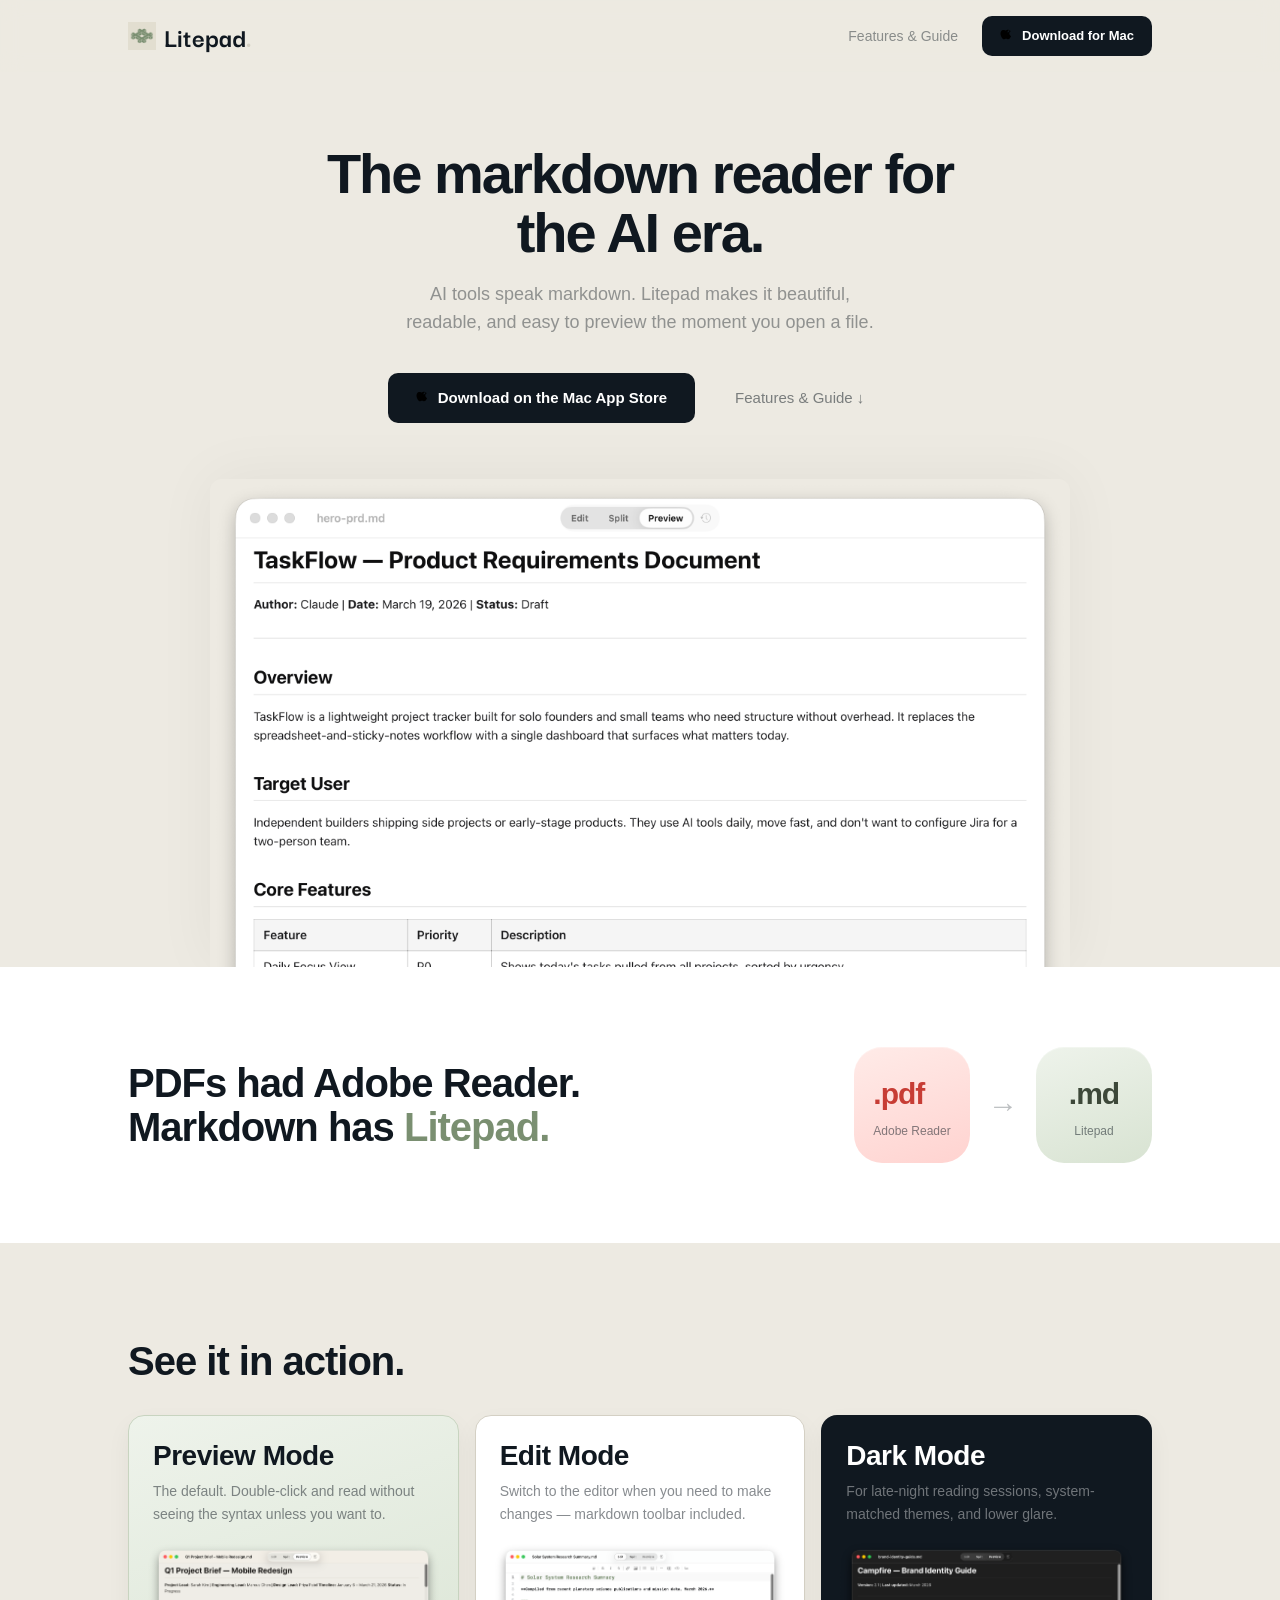
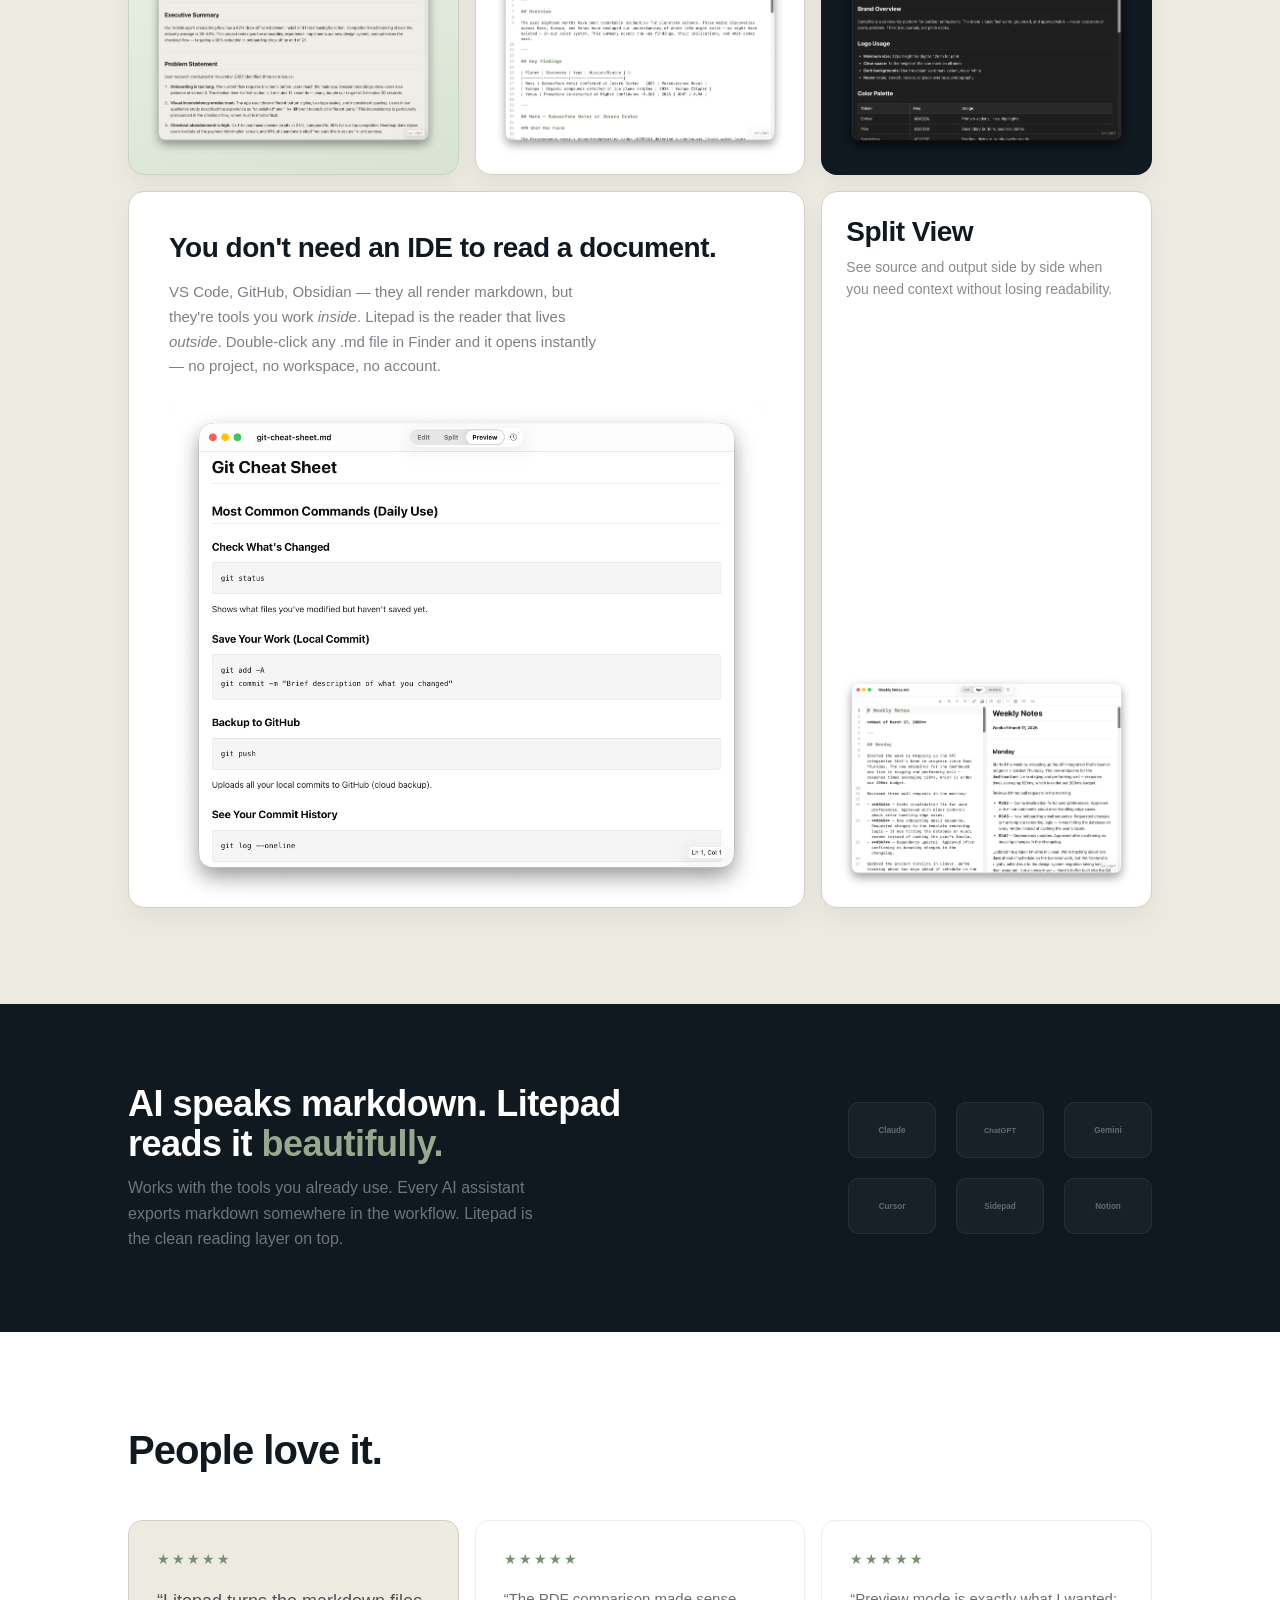
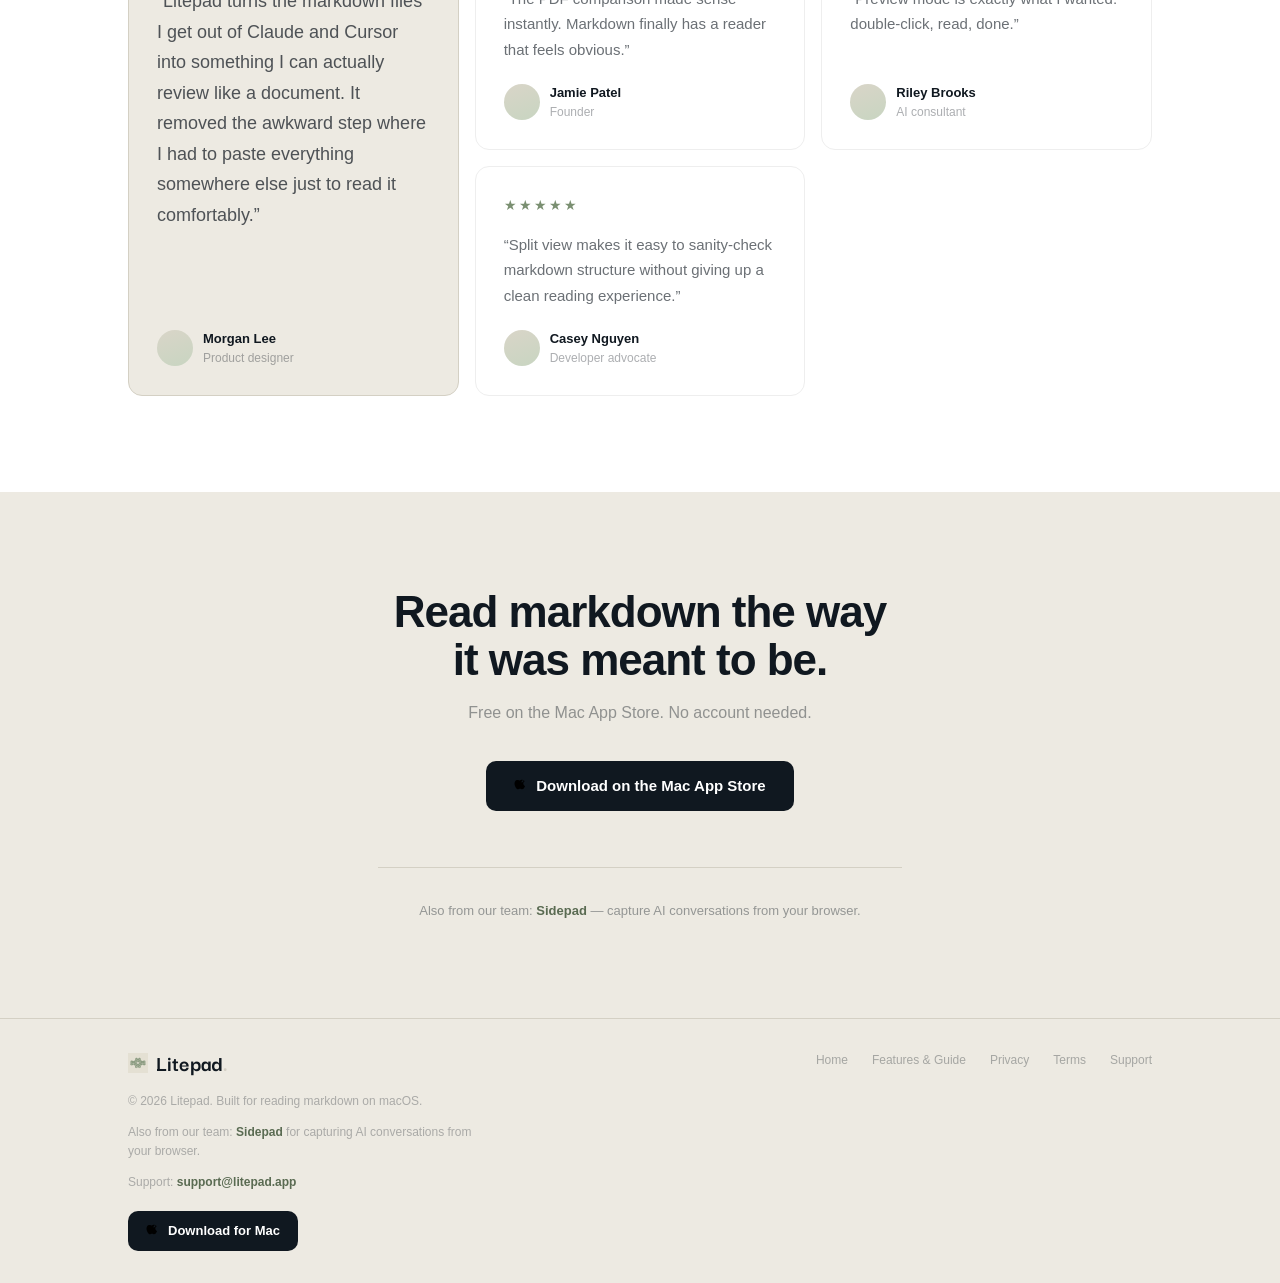
==== commit f65a225c: "Update bento card screenshots with new document examples Preview shows Q1 Project Brief, Edit shows " ====
--- a/index.html
+++ b/index.html
@@ -89,7 +89,7 @@
                 <p>The default. Double-click and read without seeing the syntax unless you want to.</p>
               </div>
               <div class="bento-card-image">
-                <img src="assets/screenshots/Solar System.png" alt="Solar System Research Summary rendered in Litepad preview mode">
+                <img src="assets/screenshots/bento-preview-Q1-project-light.png" alt="Q1 Project Brief rendered in Litepad preview mode">
               </div>
             </article>
 
@@ -99,7 +99,7 @@
                 <p>Switch to the editor when you need to make changes — markdown toolbar included.</p>
               </div>
               <div class="bento-card-image">
-                <img src="assets/screenshots/Git Sheet Edited.png" alt="Git Cheat Sheet in Litepad edit mode with toolbar">
+                <img src="assets/screenshots/bento-edit-solarsystem-ultralight.png" alt="Solar System Research Summary in Litepad edit mode with toolbar">
               </div>
             </article>
 
@@ -109,7 +109,7 @@
                 <p>For late-night reading sessions, system-matched themes, and lower glare.</p>
               </div>
               <div class="bento-card-image">
-                <img src="assets/screenshots/Q1.png" alt="Q1 Project Brief rendered in Litepad dark mode">
+                <img src="assets/screenshots/bento-dark-brand.png" alt="Brand Identity Guide rendered in Litepad dark mode">
               </div>
             </article>
 
@@ -129,7 +129,7 @@
                 <p>See source and output side by side when you need context without losing readability.</p>
               </div>
               <div class="bento-card-image">
-                <img src="assets/screenshots/split-view-website.png" alt="Litepad split view showing raw markdown and rendered preview side by side">
+                <img src="assets/screenshots/bento-split-weekly-ultralight.png" alt="Weekly Notes in Litepad split view showing raw markdown and rendered preview side by side">
               </div>
             </article>
           </div>
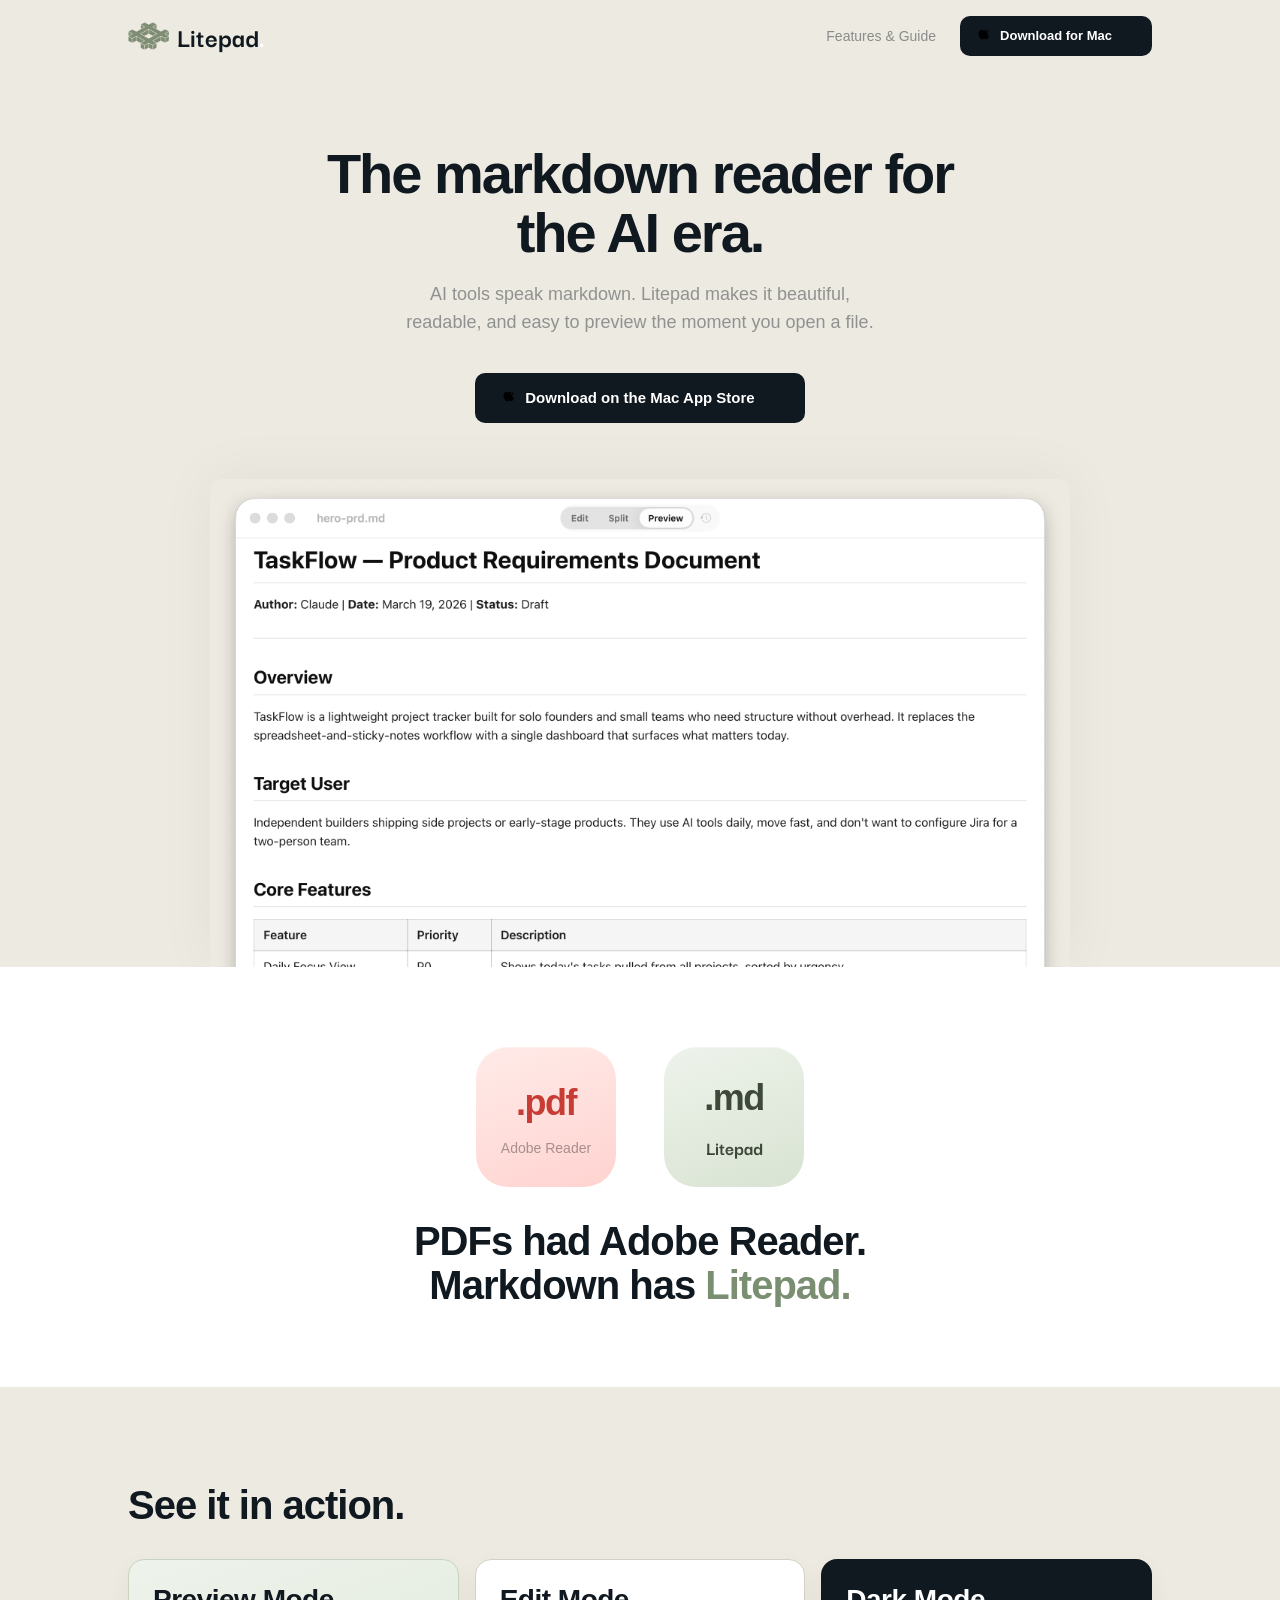
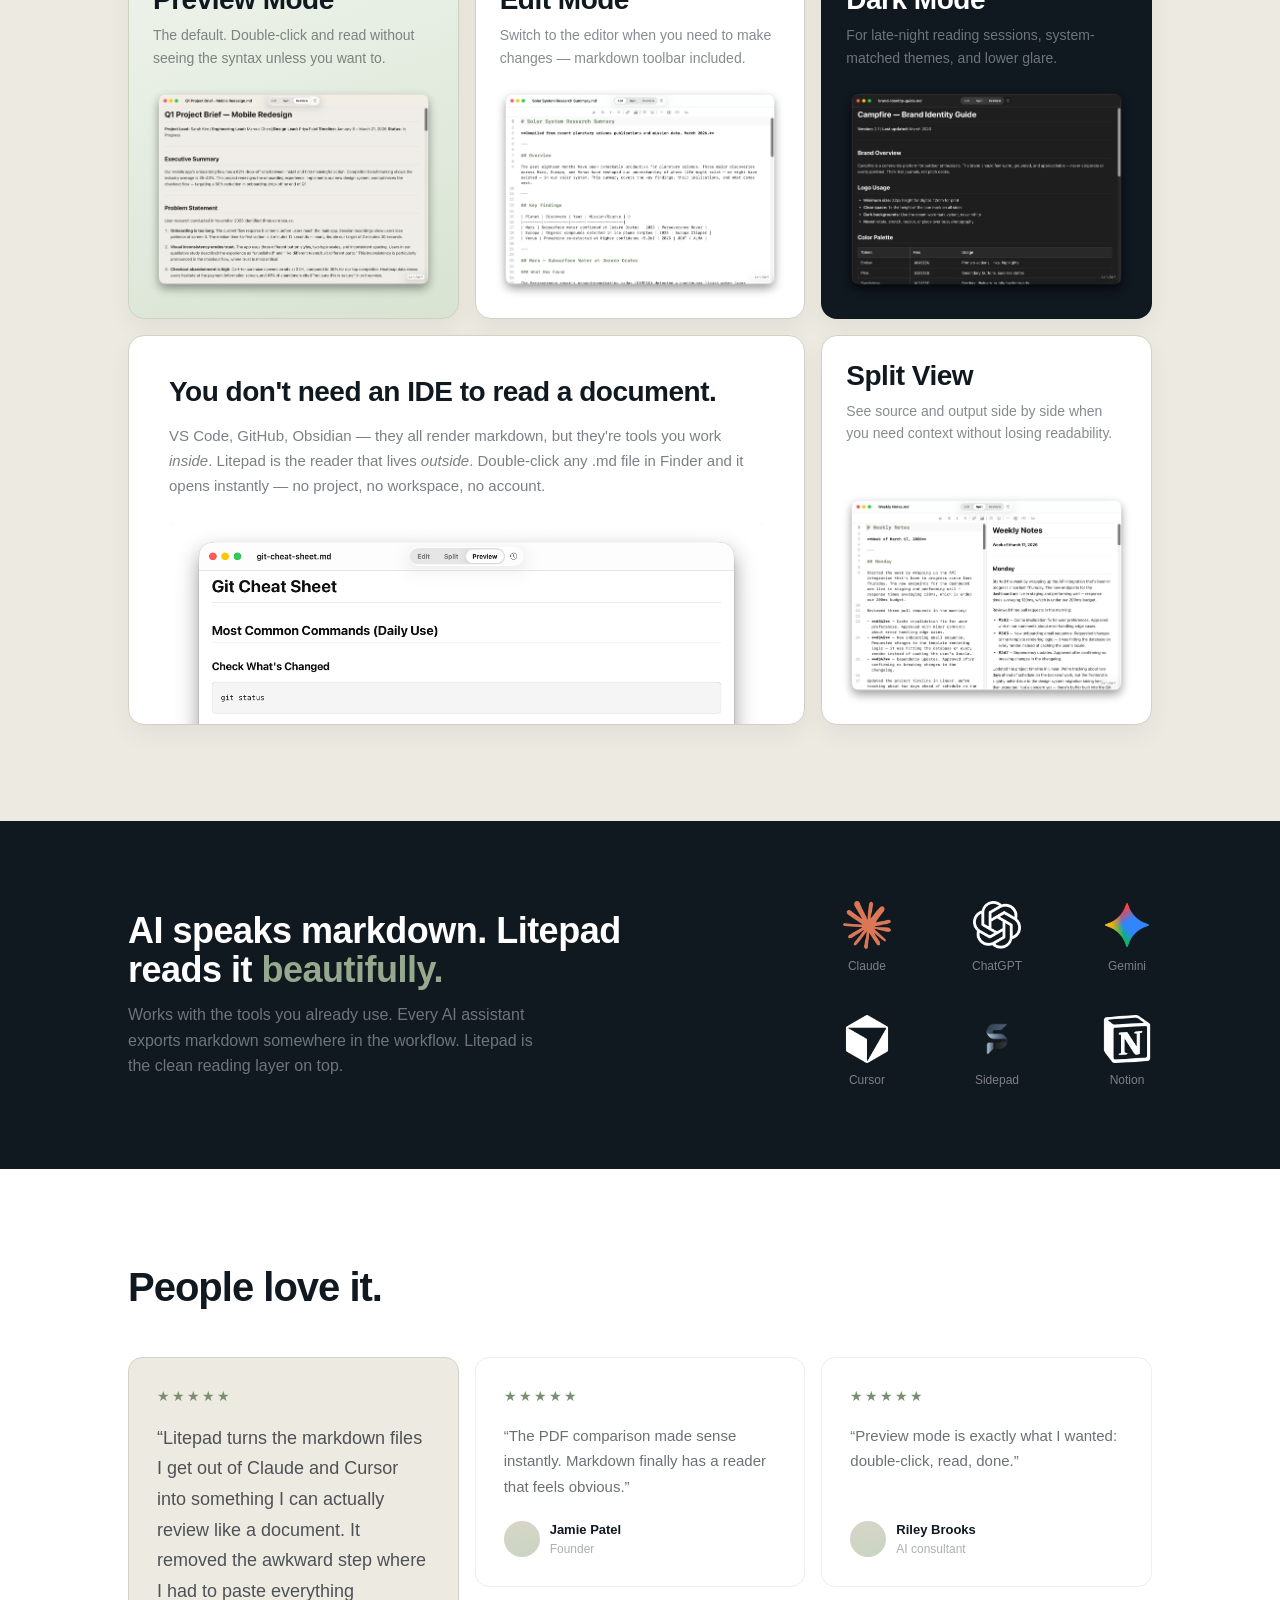
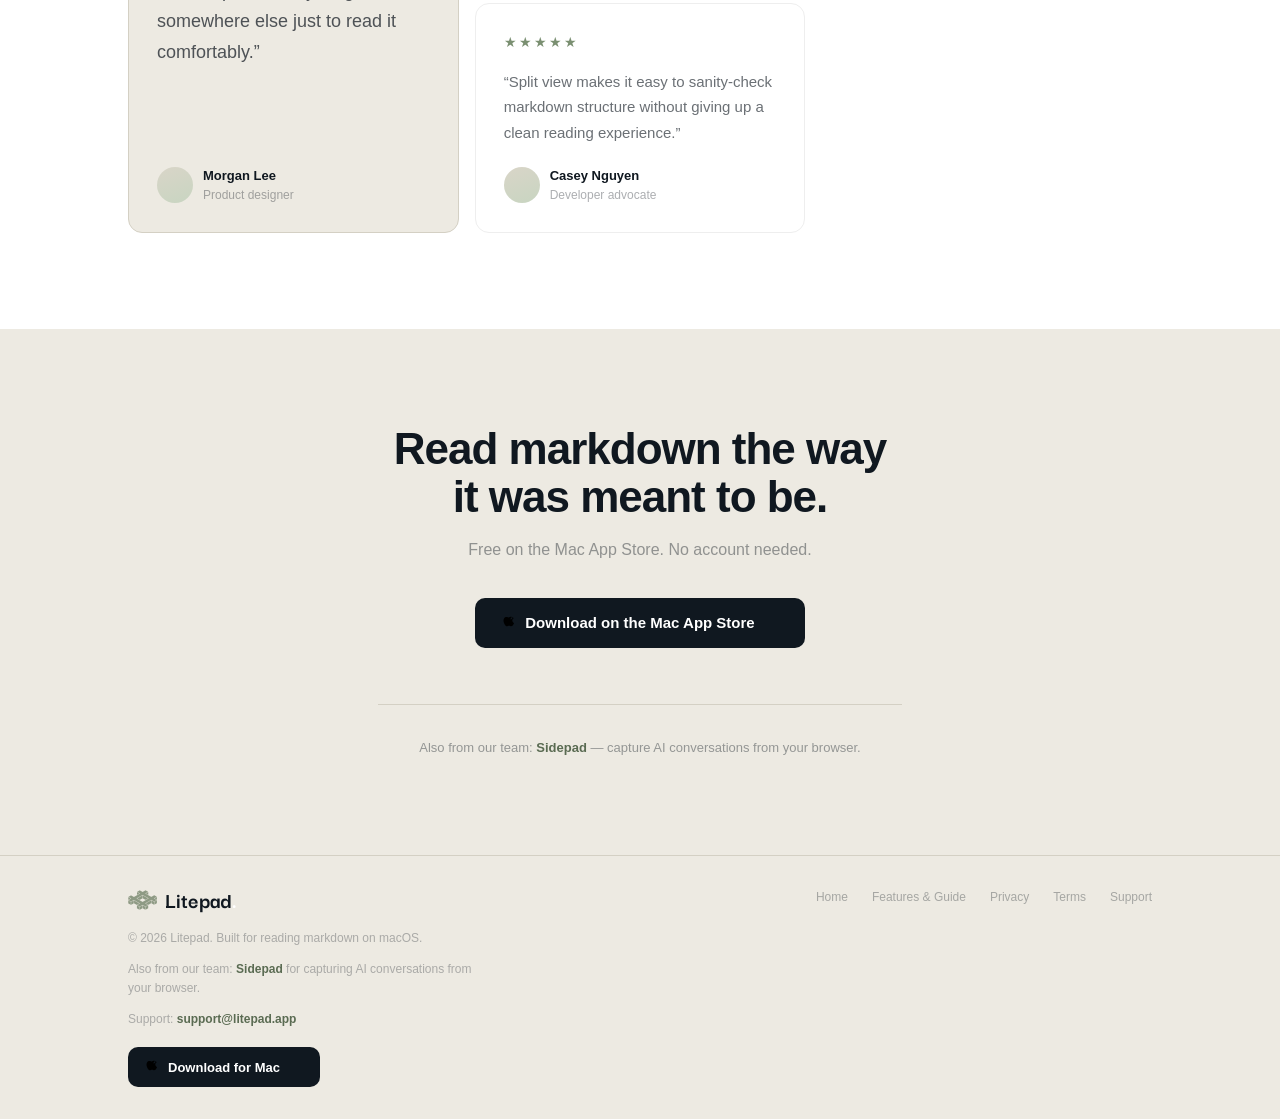
==== commit d7903965: "Update logo assets, refine layout and styling across homepage Replace SVG logos with color PNGs, swa" ====
--- a/index.html
+++ b/index.html
@@ -23,7 +23,7 @@
     <header class="nav" aria-label="Primary">
       <div class="nav-inner">
         <a class="nav-logo" href="index.html" aria-label="Litepad home">
-          <img src="assets/logo/icon/Icon Explorations/icon-512x512.png" alt="">
+          <img src="assets/logo/icon/transparent-icon-cropped.png" alt="">
           <span class="nav-wordmark">Litepad<span class="dot">.</span></span>
         </a>
         <div class="nav-right">
@@ -46,7 +46,6 @@
               <img src="assets/outside-icons/apple-icon.svg" alt="">
               <span>Download on the Mac App Store</span>
             </a>
-            <a class="btn-secondary" href="features.html">Features &amp; Guide ↓</a>
           </div>
         </div>
         <div class="hero-screenshot" aria-label="Litepad preview mode interface">
@@ -56,24 +55,17 @@
 
       <section class="pdf-analogy section-white">
         <div class="container pdf-analogy-inner">
-          <div class="pdf-copy">
-            <h2>PDFs had Adobe Reader.<br>Markdown has <span class="text-green">Litepad.</span></h2>
-          </div>
-          <div class="equation" aria-label="PDF compared with markdown reading app">
+          <div class="format-chips" aria-label="PDF compared with markdown reading app">
             <div class="format-chip format-chip--pdf">
-              <div>
-                <strong>.pdf</strong>
-                <span>Adobe Reader</span>
-              </div>
+              <strong>.pdf</strong>
+              <span>Adobe Reader</span>
             </div>
-            <div class="equation-arrow" aria-hidden="true">→</div>
             <div class="format-chip format-chip--md">
-              <div>
-                <strong>.md</strong>
-                <span>Litepad</span>
-              </div>
+              <strong>.md</strong>
+              <span>Litepad</span>
             </div>
           </div>
+          <h2>PDFs had Adobe Reader.<br>Markdown has <span class="text-green">Litepad.</span></h2>
         </div>
       </section>
 
@@ -119,7 +111,7 @@
                 <p>VS Code, GitHub, Obsidian — they all render markdown, but they're tools you work <em>inside</em>. Litepad is the reader that lives <em>outside</em>. Double-click any .md file in Finder and it opens instantly — no project, no workspace, no account.</p>
               </div>
               <div class="no-ide-image">
-                <img src="assets/screenshots/Git Final.png" alt="Git Cheat Sheet rendered in Litepad preview mode">
+                <img src="assets/screenshots/git-final-cropped.png" alt="Git Cheat Sheet rendered in Litepad preview mode">
               </div>
             </article>
 
@@ -143,12 +135,12 @@
             <p>Works with the tools you already use. Every AI assistant exports markdown somewhere in the workflow. Litepad is the clean reading layer on top.</p>
           </div>
           <div class="ai-logos" aria-label="Supported AI and productivity tools">
-            <div class="ai-logo-item"><img src="assets/outside-logos/claude.svg" alt="Claude"></div>
-            <div class="ai-logo-item"><img src="assets/outside-logos/chatgpt.svg" alt="ChatGPT"></div>
-            <div class="ai-logo-item"><img src="assets/outside-logos/gemini.svg" alt="Gemini"></div>
-            <div class="ai-logo-item"><img src="assets/outside-logos/cursor.svg" alt="Cursor"></div>
-            <div class="ai-logo-item"><img src="assets/outside-logos/sidepad.svg" alt="Sidepad"></div>
-            <div class="ai-logo-item"><img src="assets/outside-logos/notion.svg" alt="Notion"></div>
+            <div class="ai-logo-item"><img src="assets/outside-logos/claude-color.png" alt="Claude"><span>Claude</span></div>
+            <div class="ai-logo-item"><img class="invert-logo" src="assets/outside-logos/openai.png" alt="ChatGPT"><span>ChatGPT</span></div>
+            <div class="ai-logo-item"><img src="assets/outside-logos/gemini-color.png" alt="Gemini"><span>Gemini</span></div>
+            <div class="ai-logo-item"><img class="invert-logo" src="assets/outside-logos/cursor.png" alt="Cursor"><span>Cursor</span></div>
+            <div class="ai-logo-item"><img src="assets/outside-logos/logo-S-transparent-padded.png" alt="Sidepad"><span>Sidepad</span></div>
+            <div class="ai-logo-item"><img class="invert-logo" src="assets/outside-logos/notion.png" alt="Notion"><span>Notion</span></div>
           </div>
         </div>
       </section>
@@ -222,7 +214,7 @@
       <div class="footer-inner">
         <div class="footer-copy">
           <a class="footer-brand" href="index.html" aria-label="Litepad home">
-            <img src="assets/logo/icon/Icon Explorations/icon-512x512.png" alt="">
+            <img src="assets/logo/icon/transparent-icon-cropped.png" alt="">
             <span class="footer-wordmark">Litepad<span class="dot">.</span></span>
           </a>
           <p class="footer-copyright">© 2026 Litepad. Built for reading markdown on macOS.</p>
--- a/css/style.css
+++ b/css/style.css
@@ -203,6 +203,10 @@
   height: 14px;
 }
 
+.btn-primary img + span {
+  padding-right: 22px;
+}
+
 .site-shell {
   min-height: 100vh;
 }
@@ -238,13 +242,13 @@
 }
 
 .nav-logo img {
-  width: 28px;
   height: 28px;
+  width: auto;
 }
 
 .footer-brand img {
-  width: 20px;
   height: 20px;
+  width: auto;
   opacity: 0.85;
 }
 
@@ -263,7 +267,7 @@
 
 .nav-wordmark .dot,
 .footer-wordmark .dot {
-  color: var(--beige-300);
+  color: var(--white);
 }
 
 .nav-right {
@@ -416,12 +420,9 @@
 
 .pdf-analogy-inner {
   display: flex;
-  align-items: center;
-  gap: 48px;
-}
-
-.pdf-analogy-inner .pdf-copy {
-  flex: 1;
+  flex-direction: column;
+  align-items: center;
+  text-align: center;
 }
 
 .bento {
@@ -509,7 +510,7 @@
 }
 
 .no-ide-copy p {
-  max-width: 440px;
+  max-width: none;
   margin-top: 16px;
   font-size: 15px;
   line-height: 1.65;
@@ -529,37 +530,45 @@
   box-shadow: var(--shadow-soft);
 }
 
-.pdf-copy {
-  flex: 1;
-}
-
-
-.equation {
-  display: grid;
-  grid-template-columns: 1fr auto 1fr;
-  gap: 18px;
-  align-items: center;
+.format-chips {
+  display: flex;
+  align-items: center;
+  justify-content: center;
+  gap: 48px;
+  margin-bottom: 32px;
 }
 
 .format-chip {
-  width: 116px;
-  height: 116px;
-  border-radius: 28px;
-  display: grid;
-  place-items: center;
+  width: 140px;
+  height: 140px;
+  border-radius: 32px;
+  display: flex;
+  flex-direction: column;
+  align-items: center;
+  justify-content: center;
   box-shadow: inset 0 1px 0 rgba(255, 255, 255, 0.3);
 }
 
 .format-chip strong {
-  font-size: 30px;
-  letter-spacing: -1px;
-}
-
-.format-chip span {
+  font-size: 36px;
+  letter-spacing: -1.5px;
+}
+
+.format-chip--pdf span {
   display: block;
-  margin-top: 6px;
-  font-size: 12px;
-  color: rgba(16, 24, 32, 0.52);
+  margin-top: 8px;
+  font-size: 14px;
+  color: rgba(0, 0, 0, 0.35);
+  text-align: center;
+}
+
+.format-chip--md span {
+  display: block;
+  margin-top: 8px;
+  font-family: 'Darker Grotesque', sans-serif;
+  font-weight: 700;
+  font-size: 20px;
+  color: var(--green-700);
   text-align: center;
 }
 
@@ -571,11 +580,6 @@
 .format-chip--md {
   background: linear-gradient(160deg, #eef3eb, #d8e3d2);
   color: var(--green-700);
-}
-
-.equation-arrow {
-  font-size: 30px;
-  color: rgba(16, 24, 32, 0.28);
 }
 
 .ai-tools {
@@ -607,24 +611,30 @@
 .ai-logos {
   display: grid;
   grid-template-columns: repeat(3, 1fr);
-  gap: 20px;
+  column-gap: 80px;
+  row-gap: 40px;
 }
 
 .ai-logo-item {
-  width: 88px;
-  height: 56px;
-  display: grid;
-  place-items: center;
-  border: 1px solid rgba(255, 255, 255, 0.06);
-  border-radius: var(--radius-m);
-  background: rgba(255, 255, 255, 0.04);
+  display: flex;
+  flex-direction: column;
+  align-items: center;
+  gap: 8px;
 }
 
 .ai-logo-item img {
-  max-width: 50px;
-  max-height: 22px;
-  opacity: 0.32;
-  filter: grayscale(1) brightness(3);
+  width: 48px;
+  height: 48px;
+  object-fit: contain;
+}
+
+.ai-logo-item img.invert-logo {
+  filter: invert(1);
+}
+
+.ai-logo-item span {
+  font-size: 12px;
+  color: rgba(255, 255, 255, 0.45);
 }
 
 .testimonials {
@@ -977,7 +987,6 @@
     font-size: 17px;
   }
 
-  .pdf-analogy-inner,
   .ai-tools-inner,
   .feature-card,
   .feature-card:nth-child(even) {
@@ -985,7 +994,6 @@
     flex-direction: column;
   }
 
-  .pdf-analogy-inner .pdf-copy,
   .feature-image {
     flex: none;
     width: 100%;
@@ -1060,7 +1068,6 @@
     padding: 24px 20px;
   }
 
-  .pdf-analogy-inner,
   .bento-card--no-ide,
   .feature-card,
   .footer-inner {
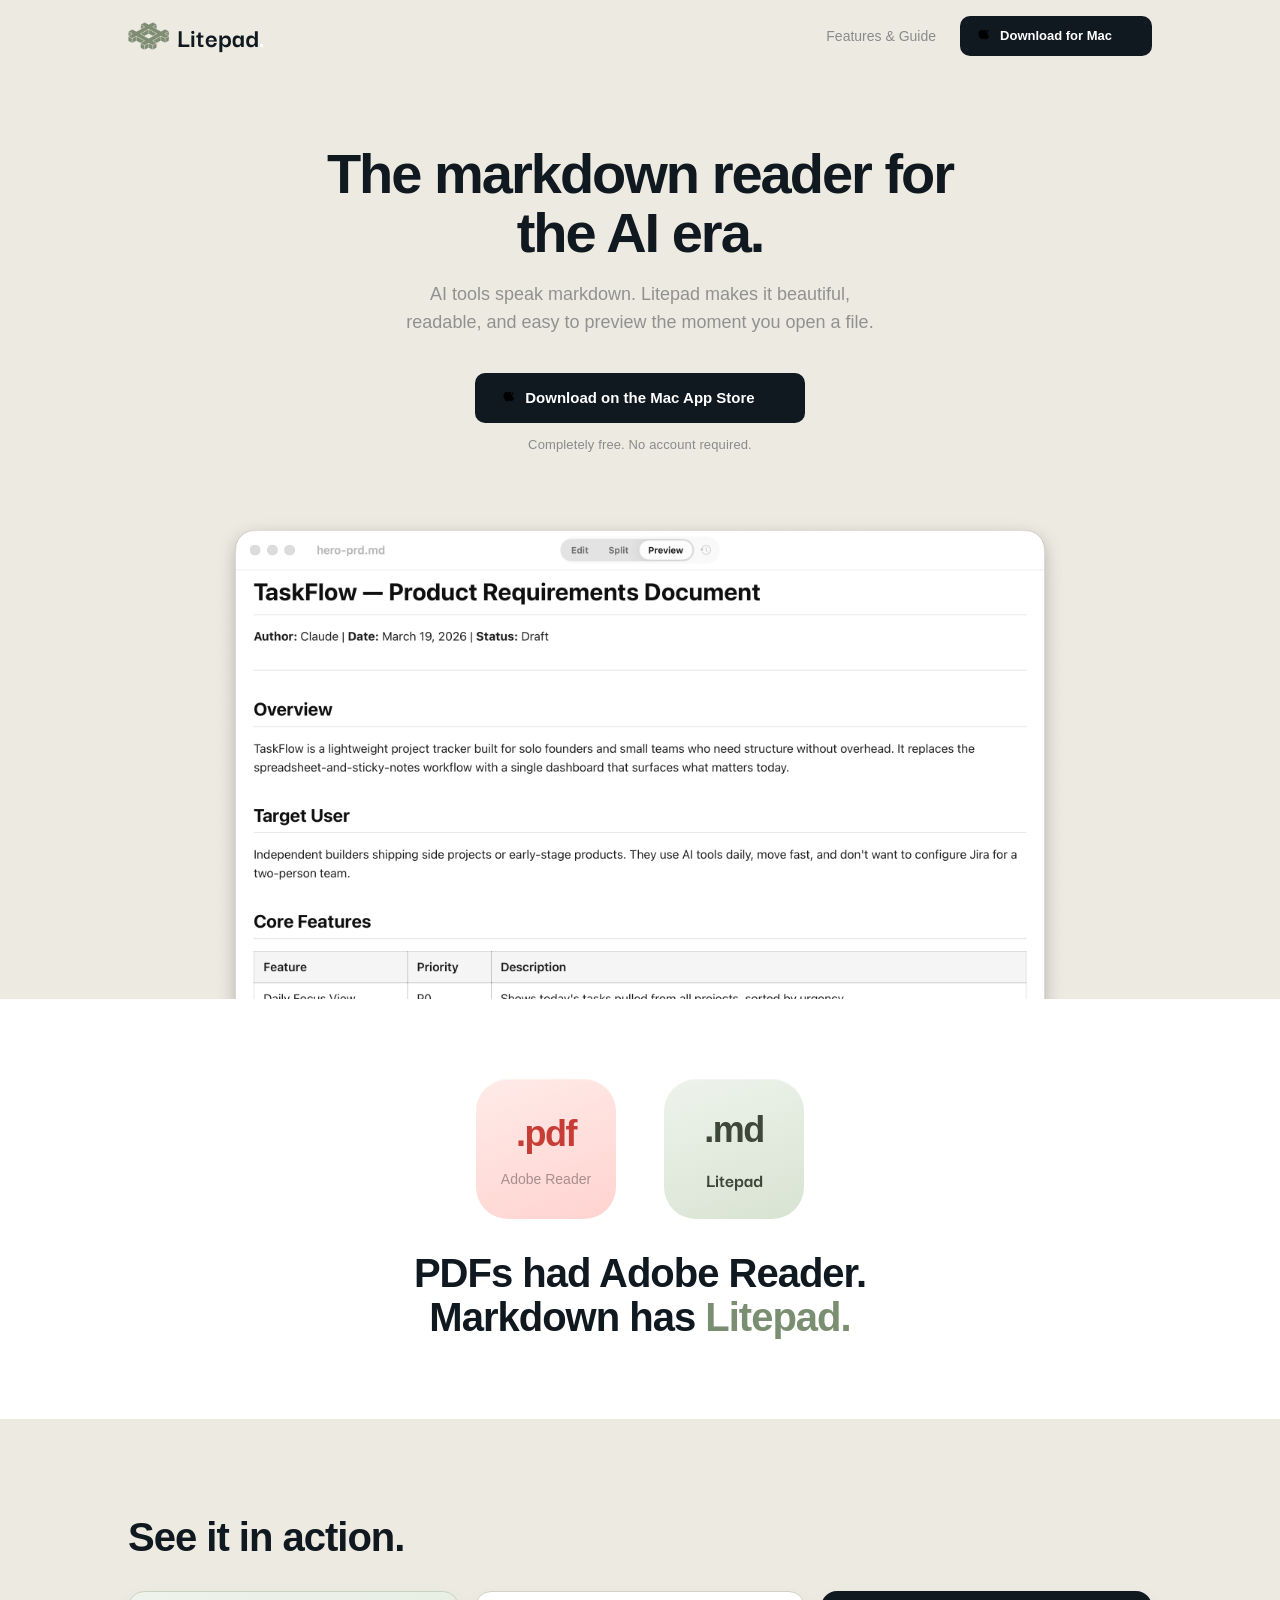
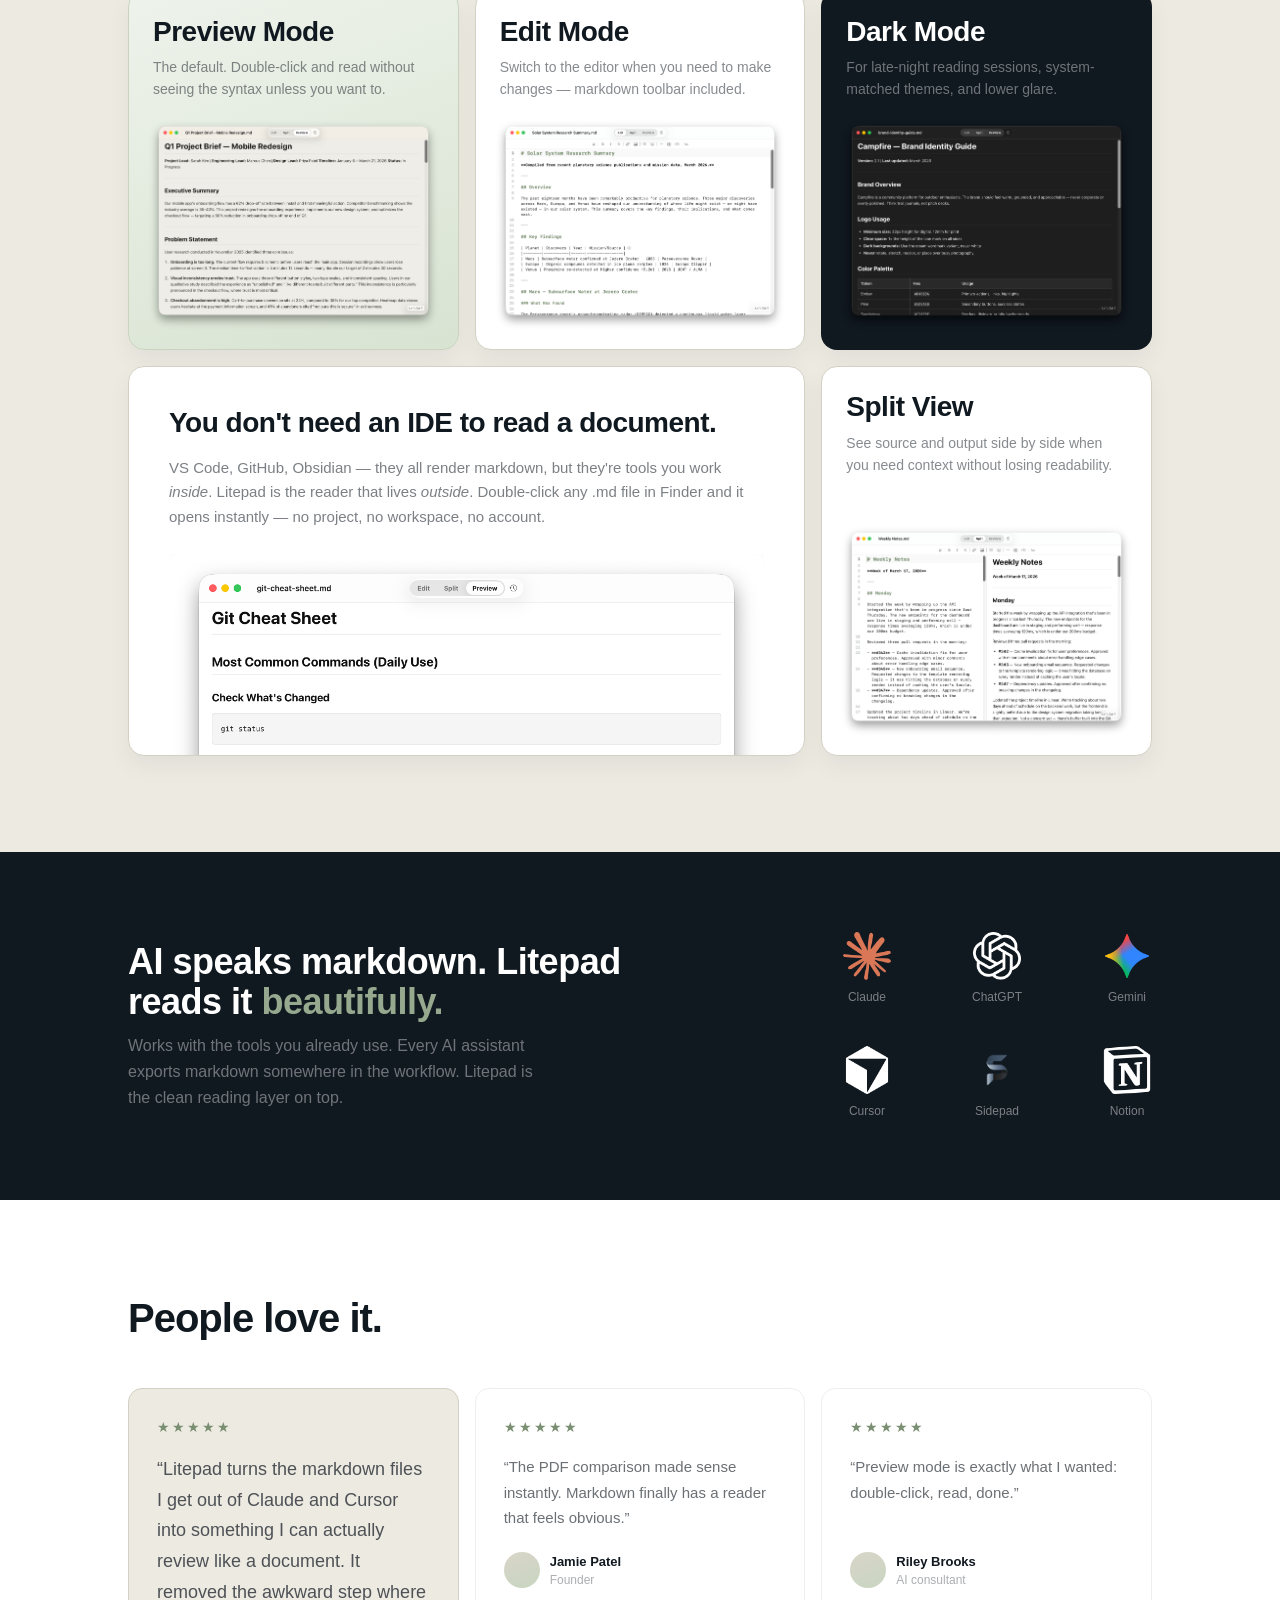
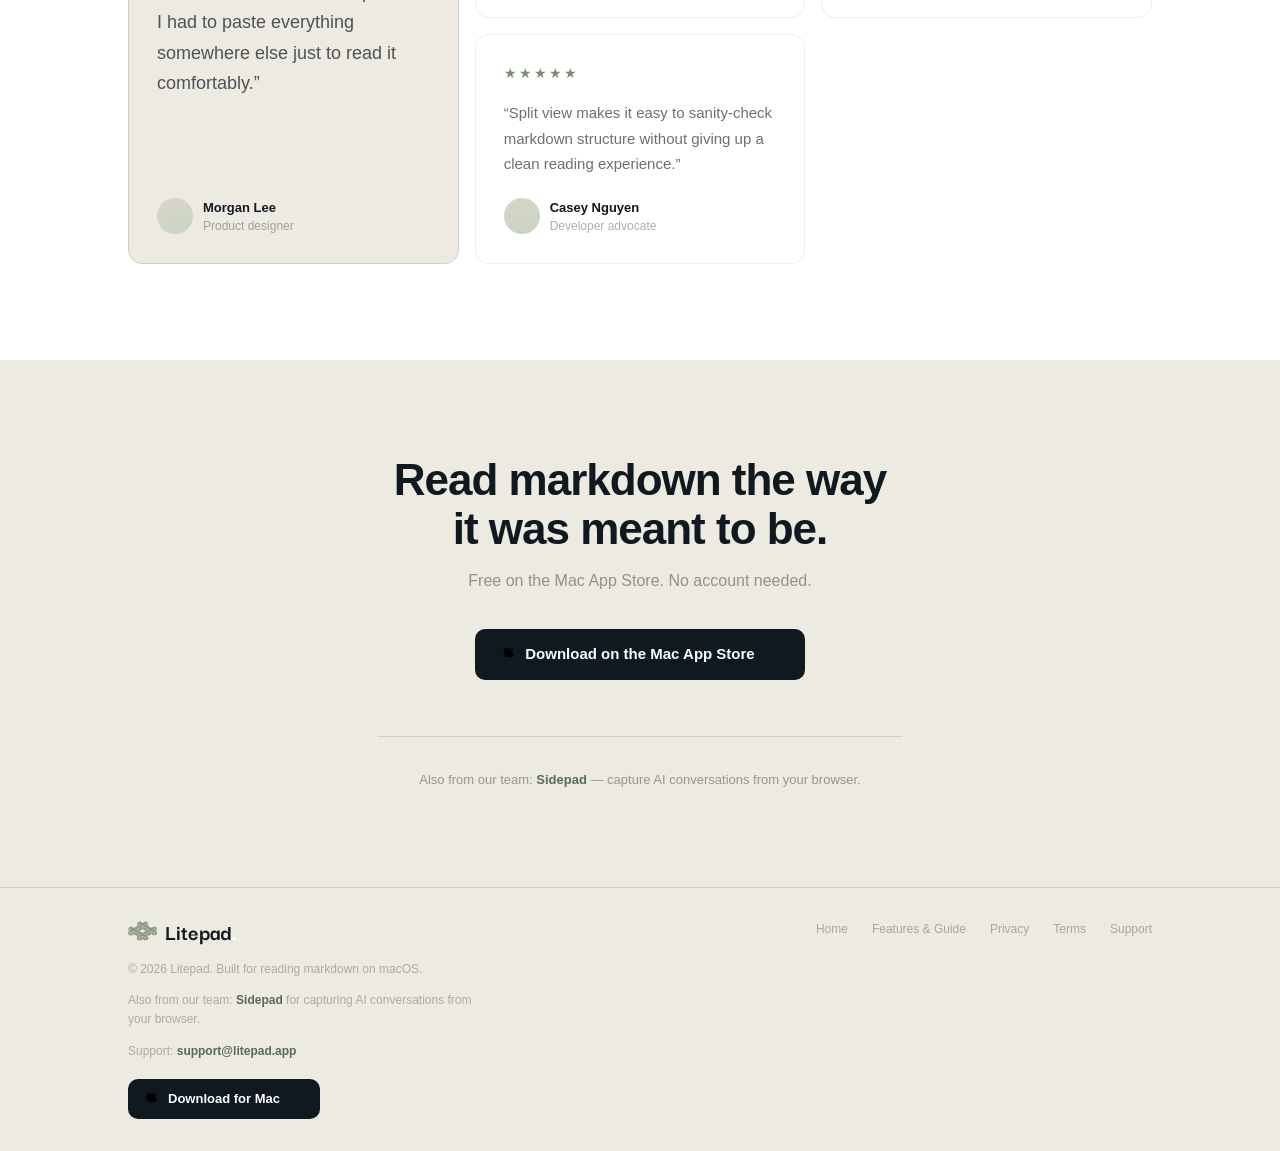
==== commit f620be86: "Add trust line below hero CTA and remove hero screenshot box-shadow Add "Completely free. No account" ====
--- a/index.html
+++ b/index.html
@@ -47,6 +47,7 @@
               <span>Download on the Mac App Store</span>
             </a>
           </div>
+          <p class="hero-trust">Completely free. No account required.</p>
         </div>
         <div class="hero-screenshot" aria-label="Litepad preview mode interface">
           <img src="assets/screenshots/hero-prd-cropped.png" alt="Litepad showing a product requirements document in preview mode" width="2290" height="1300">
--- a/css/style.css
+++ b/css/style.css
@@ -323,7 +323,14 @@
   justify-content: center;
   align-items: center;
   gap: 12px;
+}
+
+.hero-trust {
+  margin-top: 12px;
   margin-bottom: 56px;
+  font-size: 13px;
+  color: rgba(16, 24, 32, 0.45);
+  letter-spacing: 0.01em;
 }
 
 .app-window {
@@ -344,7 +351,6 @@
   height: auto;
   display: block;
   border-radius: var(--radius-l) var(--radius-l) 0 0;
-  box-shadow: 0 -2px 60px rgba(0, 0, 0, 0.05);
 }
 
 .app-titlebar {
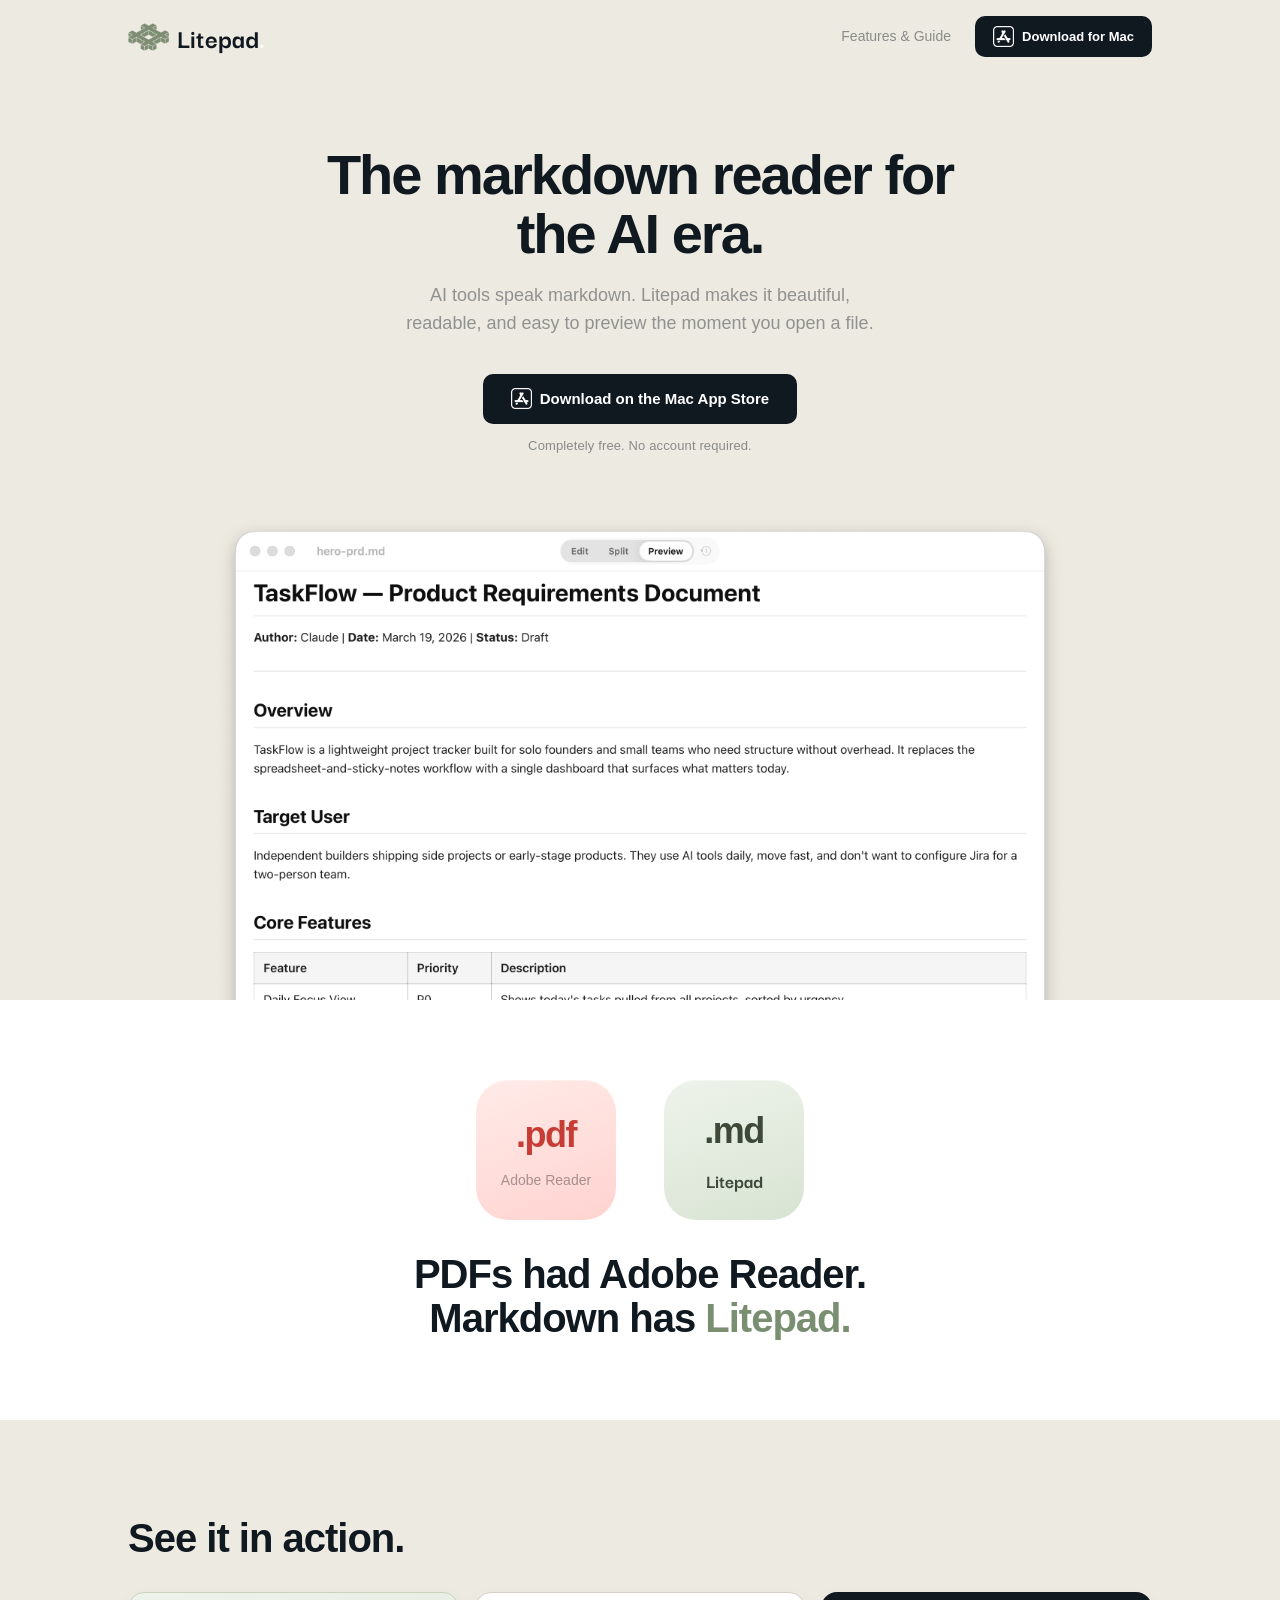
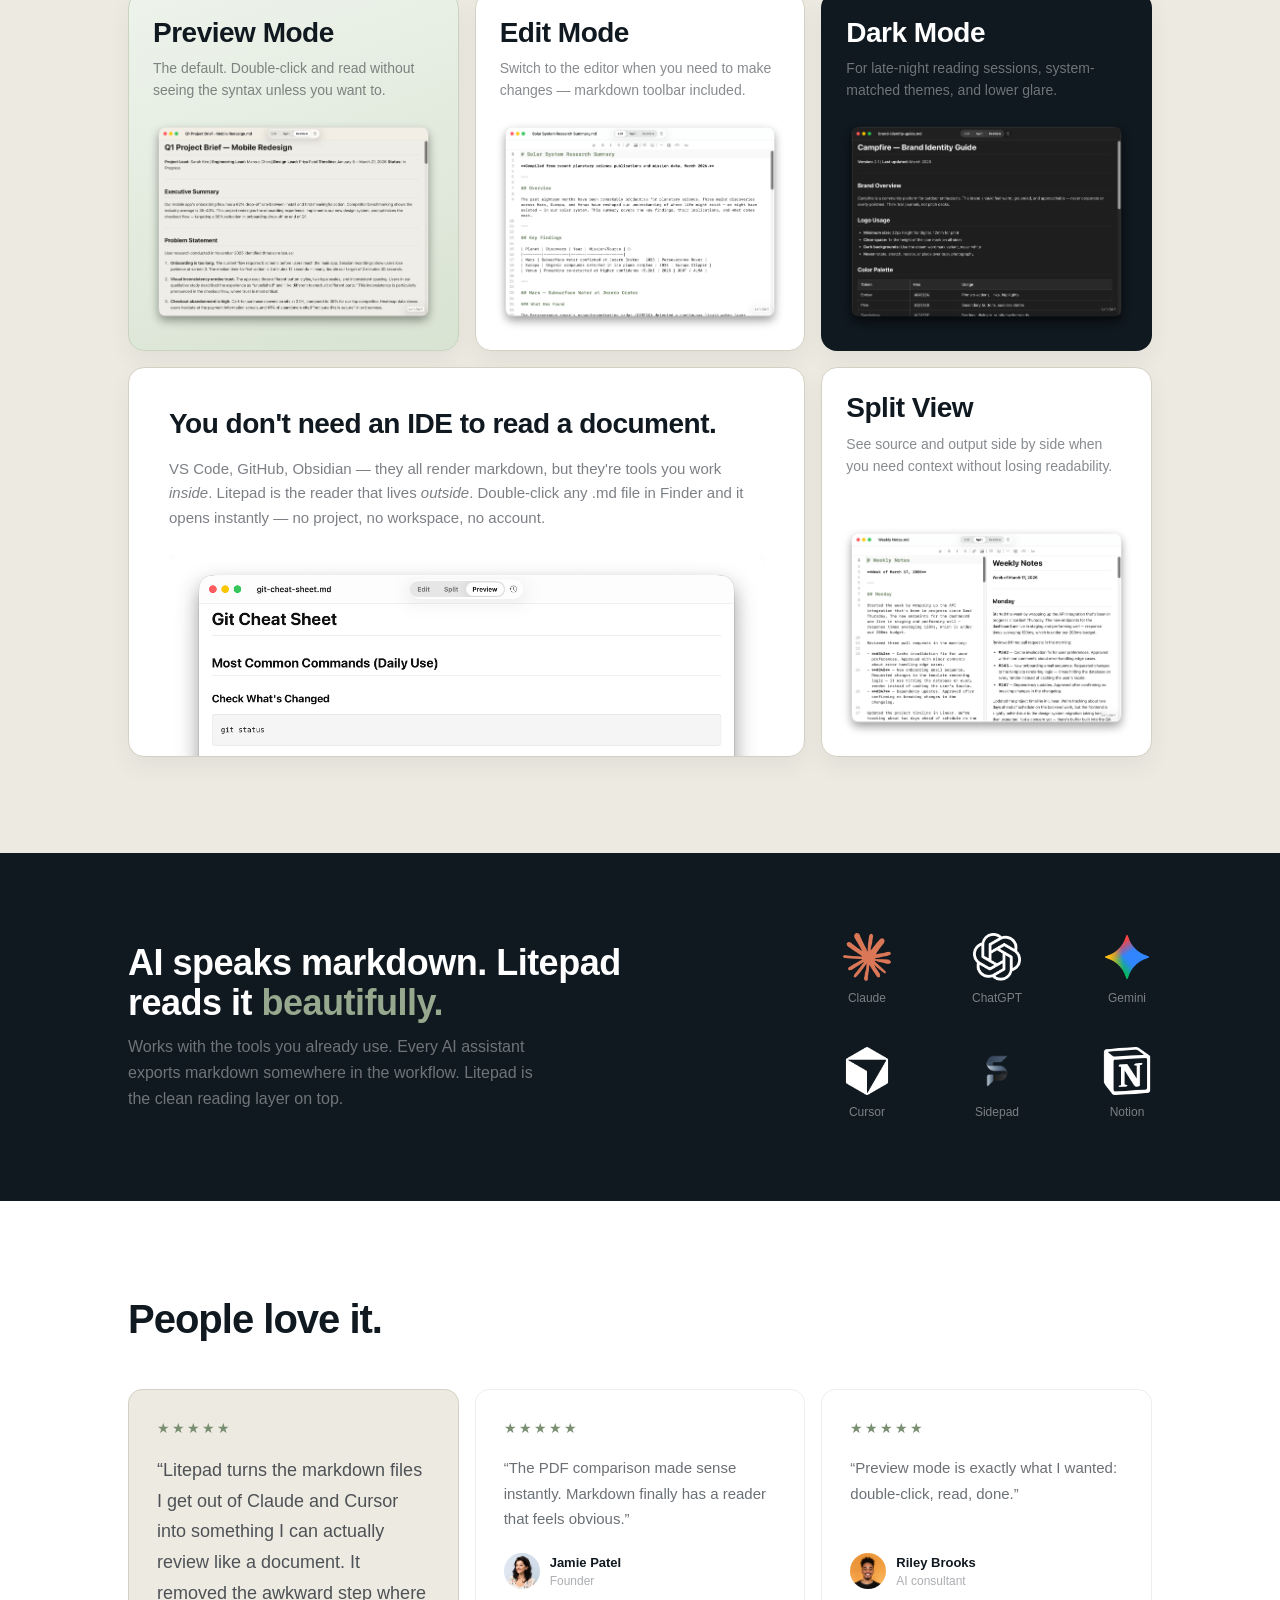
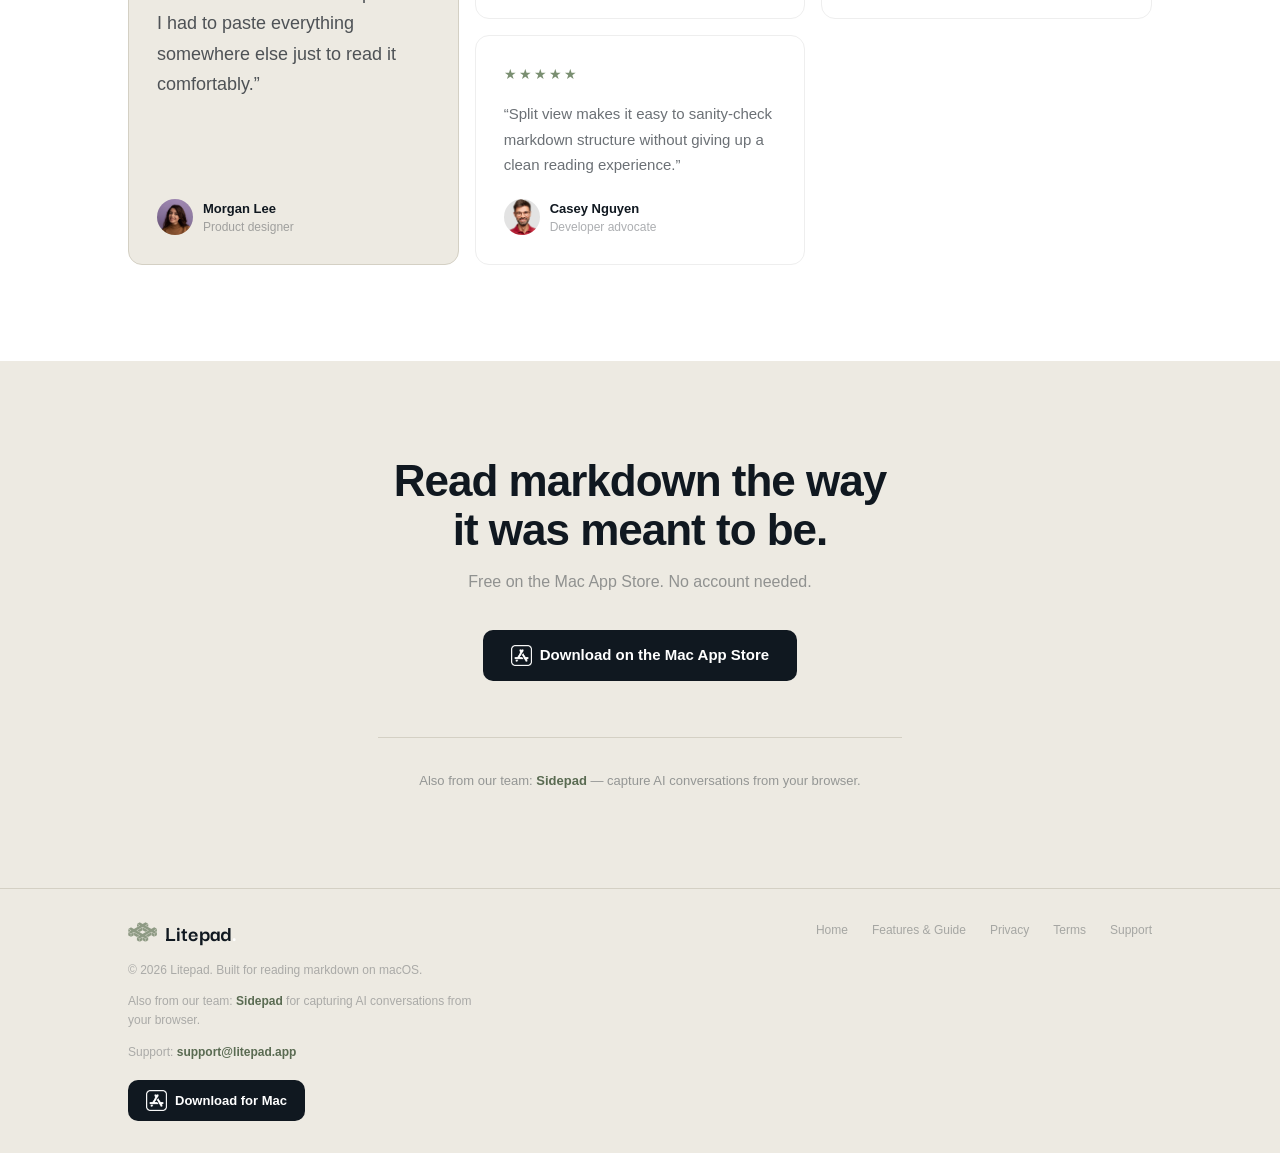
==== commit 3462c283: "Update CTA icon to App Store logo and add testimonial avatars Swap Apple logo SVG for App Store icon" ====
--- a/index.html
+++ b/index.html
@@ -29,7 +29,7 @@
         <div class="nav-right">
           <a class="nav-link" href="features.html">Features &amp; Guide</a>
           <a class="btn-primary nav-cta" href="#" aria-label="Download Litepad for Mac">
-            <img src="assets/outside-icons/apple-icon.svg" alt="">
+            <img src="assets/outside-logos/831378.png" alt="">
             <span>Download for Mac</span>
           </a>
         </div>
@@ -43,7 +43,7 @@
           <p class="hero-sub">AI tools speak markdown. Litepad makes it beautiful, readable, and easy to preview the moment you open a file.</p>
           <div class="hero-ctas">
             <a class="btn-primary" href="#">
-              <img src="assets/outside-icons/apple-icon.svg" alt="">
+              <img src="assets/outside-logos/831378.png" alt="">
               <span>Download on the Mac App Store</span>
             </a>
           </div>
@@ -154,7 +154,7 @@
               <div class="stars" aria-label="5 stars">★★★★★</div>
               <p class="quote">“Litepad turns the markdown files I get out of Claude and Cursor into something I can actually review like a document. It removed the awkward step where I had to paste everything somewhere else just to read it comfortably.”</p>
               <div class="t-author">
-                <div class="t-avatar" aria-hidden="true"></div>
+                <img class="t-avatar" src="assets/testimonials/morgan.png" alt="">
                 <div>
                   <div class="t-name">Morgan Lee</div>
                   <div class="t-role">Product designer</div>
@@ -165,7 +165,7 @@
               <div class="stars" aria-label="5 stars">★★★★★</div>
               <p class="quote">“The PDF comparison made sense instantly. Markdown finally has a reader that feels obvious.”</p>
               <div class="t-author">
-                <div class="t-avatar" aria-hidden="true"></div>
+                <img class="t-avatar" src="assets/testimonials/jamie.png" alt="">
                 <div>
                   <div class="t-name">Jamie Patel</div>
                   <div class="t-role">Founder</div>
@@ -176,7 +176,7 @@
               <div class="stars" aria-label="5 stars">★★★★★</div>
               <p class="quote">“Preview mode is exactly what I wanted: double-click, read, done.”</p>
               <div class="t-author">
-                <div class="t-avatar" aria-hidden="true"></div>
+                <img class="t-avatar" src="assets/testimonials/riley.png" alt="">
                 <div>
                   <div class="t-name">Riley Brooks</div>
                   <div class="t-role">AI consultant</div>
@@ -187,7 +187,7 @@
               <div class="stars" aria-label="5 stars">★★★★★</div>
               <p class="quote">“Split view makes it easy to sanity-check markdown structure without giving up a clean reading experience.”</p>
               <div class="t-author">
-                <div class="t-avatar" aria-hidden="true"></div>
+                <img class="t-avatar" src="assets/testimonials/casey.png" alt="">
                 <div>
                   <div class="t-name">Casey Nguyen</div>
                   <div class="t-role">Developer advocate</div>
@@ -203,7 +203,7 @@
           <h2>Read markdown the way it was meant to be.</h2>
           <p class="bottom-cta-sub">Free on the Mac App Store. No account needed.</p>
           <a class="btn-primary" href="#">
-            <img src="assets/outside-icons/apple-icon.svg" alt="">
+            <img src="assets/outside-logos/831378.png" alt="">
             <span>Download on the Mac App Store</span>
           </a>
           <p class="sidepad-promo">Also from our team: <a href="https://sidepad.app/"><strong>Sidepad</strong></a> — capture AI conversations from your browser.</p>
@@ -223,7 +223,7 @@
           <p class="footer-support">Support: <a href="mailto:support@litepad.app">support@litepad.app</a></p>
           <div class="footer-download">
             <a class="btn-primary nav-cta" href="#">
-              <img src="assets/outside-icons/apple-icon.svg" alt="">
+              <img src="assets/outside-logos/831378.png" alt="">
               <span>Download for Mac</span>
             </a>
           </div>
--- a/css/style.css
+++ b/css/style.css
@@ -199,12 +199,13 @@
 }
 
 .btn-primary img {
-  width: 14px;
-  height: 14px;
+  width: 21px;
+  height: 21px;
+  filter: invert(1);
 }
 
 .btn-primary img + span {
-  padding-right: 22px;
+  padding-right: 0;
 }
 
 .site-shell {
@@ -351,73 +352,6 @@
   height: auto;
   display: block;
   border-radius: var(--radius-l) var(--radius-l) 0 0;
-}
-
-.app-titlebar {
-  display: flex;
-  align-items: center;
-  gap: 8px;
-  padding: 11px 16px;
-  background: rgba(237, 234, 226, 0.45);
-  border-bottom: 1px solid var(--beige-300);
-}
-
-.app-dots {
-  display: flex;
-  gap: 6px;
-}
-
-.app-dots span {
-  width: 10px;
-  height: 10px;
-  border-radius: 50%;
-}
-
-.app-dots span:nth-child(1) {
-  background: #ff5f57;
-}
-
-.app-dots span:nth-child(2) {
-  background: #ffbd2e;
-}
-
-.app-dots span:nth-child(3) {
-  background: #28ca42;
-}
-
-.app-filename {
-  font-size: 12px;
-  color: rgba(16, 24, 32, 0.35);
-}
-
-.app-view-pills {
-  margin-left: auto;
-  display: flex;
-  gap: 2px;
-  padding: 3px;
-  border: 1px solid var(--beige-300);
-  border-radius: 6px;
-  background: var(--beige-100);
-}
-
-.app-view-pills span {
-  padding: 3px 10px;
-  border-radius: 4px;
-  font-size: 10px;
-  font-weight: 500;
-  color: rgba(16, 24, 32, 0.35);
-}
-
-.app-view-pills .active {
-  background: var(--white);
-  color: var(--charcoal-900);
-  font-weight: 600;
-  box-shadow: 0 1px 2px rgba(0, 0, 0, 0.06);
-}
-
-.app-body {
-  padding: 36px 56px;
-  background: var(--white);
 }
 
 .pdf-analogy {
@@ -701,7 +635,7 @@
   width: 36px;
   height: 36px;
   border-radius: 50%;
-  background: linear-gradient(160deg, #d9d5c8, #c8d5c1);
+  object-fit: cover;
 }
 
 .t-name {
@@ -770,79 +704,83 @@
   color: rgba(16, 24, 32, 0.46);
 }
 
-.features-page {
+/* Features Tips */
+
+.features-tips {
   padding-bottom: 96px;
 }
 
-.feature-card {
-  display: flex;
-  align-items: center;
-  gap: 48px;
+.tip-hero {
+  display: flex;
+  align-items: center;
+  gap: 32px;
   margin-bottom: 24px;
-  padding: 48px;
-  border: 1px solid var(--beige-300);
-  border-radius: var(--radius-2xl);
+  padding: 32px;
+  border-radius: var(--radius-xl);
   background: var(--white);
-  box-shadow: var(--shadow-card);
-}
-
-.feature-card:nth-child(even) {
-  flex-direction: row-reverse;
-}
-
-.feature-text {
+  box-shadow: 0 1px 3px rgba(0, 0, 0, 0.04), 0 8px 24px rgba(0, 0, 0, 0.06);
+}
+
+.tip-hero-text {
   flex: 1;
 }
 
-.feature-text h2 {
-  margin-bottom: 12px;
-  font-size: 28px;
-}
-
-.feature-text p {
-  margin-bottom: 16px;
-  font-size: 16px;
-  line-height: 1.65;
-  color: rgba(16, 24, 32, 0.5);
-}
-
-.feature-instruction {
-  padding: 16px 20px;
-  border-radius: var(--radius-s);
+.tip-hero-label {
+  display: block;
+  margin-bottom: 8px;
+  font-size: 11px;
+  font-weight: 700;
+  letter-spacing: 1.2px;
+  text-transform: uppercase;
+  color: var(--green-500);
+}
+
+.tip-hero h2 {
+  margin-bottom: 10px;
+  font-size: 20px;
+  font-weight: 700;
+  letter-spacing: -0.3px;
+  line-height: 1.25;
+}
+
+.tip-hero p {
+  margin-bottom: 14px;
+  font-size: 14.5px;
+  line-height: 1.55;
+  color: rgba(16, 24, 32, 0.55);
+}
+
+.tip-hero p code {
   background: var(--beige-100);
-  font-size: 14px;
-  line-height: 1.6;
-  color: rgba(16, 24, 32, 0.66);
-}
-
-.feature-image {
-  flex: 0 0 400px;
-}
-
-.feature-steps {
+  padding: 2px 5px;
+  border-radius: 4px;
+  font-size: 13px;
+}
+
+.tip-hero-steps {
   list-style: none;
   counter-reset: step;
   display: grid;
   gap: 4px;
 }
 
-.feature-steps li {
+.tip-hero-steps li {
   counter-increment: step;
   display: flex;
   align-items: flex-start;
   gap: 12px;
   padding: 12px 0;
   border-bottom: 1px solid #f0f0f0;
-  font-size: 15px;
+  font-size: 13.5px;
   line-height: 1.6;
   color: rgba(16, 24, 32, 0.65);
 }
 
-.feature-steps li:last-child {
+.tip-hero-steps li:last-child {
   border-bottom: 0;
 }
 
-.feature-steps li::before {
+.tip-hero-steps li::before {
   content: counter(step);
   flex: 0 0 28px;
   width: 28px;
@@ -856,6 +794,93 @@
   font-weight: 600;
 }
 
+.tip-hero-steps li code {
+  background: var(--beige-100);
+  padding: 1px 4px;
+  border-radius: 3px;
+  font-size: 12px;
+}
+
+.tip-hero-image {
+  flex: 0 0 420px;
+}
+
+.tip-hero-image img {
+  width: 100%;
+  height: auto;
+  border-radius: var(--radius-m);
+}
+
+.tips-grid {
+  display: grid;
+  grid-template-columns: repeat(3, 1fr);
+  gap: 16px;
+}
+
+.tip-card {
+  display: flex;
+  flex-direction: column;
+  padding: 24px;
+  border-radius: var(--radius-xl);
+  background: var(--white);
+  box-shadow: 0 1px 3px rgba(0, 0, 0, 0.04), 0 8px 24px rgba(0, 0, 0, 0.06);
+  transition: transform 0.2s ease, box-shadow 0.2s ease;
+}
+
+.tip-card:hover {
+  transform: translateY(-2px);
+  box-shadow: 0 1px 3px rgba(0, 0, 0, 0.04), 0 12px 32px rgba(0, 0, 0, 0.09);
+}
+
+.tip-icon {
+  flex: 0 0 42px;
+  width: 42px;
+  height: 42px;
+  margin-bottom: 16px;
+  display: flex;
+  align-items: center;
+  justify-content: center;
+  overflow: hidden;
+  line-height: 0;
+  border-radius: 11px;
+  background: linear-gradient(135deg, var(--green-500) 0%, var(--green-400) 100%);
+}
+
+.tip-icon svg {
+  flex: 0 0 22px;
+  width: 22px;
+  height: 22px;
+  max-width: none;
+}
+
+.tip-title {
+  margin-bottom: 6px;
+  font-size: 15px;
+  font-weight: 700;
+  letter-spacing: -0.2px;
+  line-height: 1.3;
+}
+
+.tip-desc {
+  flex: 1;
+  font-size: 13.5px;
+  line-height: 1.5;
+  color: rgba(16, 24, 32, 0.5);
+}
+
+.tip-shortcut {
+  display: inline-flex;
+  align-self: flex-start;
+  margin-top: 14px;
+  padding: 4px 10px;
+  border-radius: 7px;
+  background: var(--beige-100);
+  font-size: 11.5px;
+  font-family: ui-monospace, "SF Mono", Menlo, monospace;
+  color: rgba(16, 24, 32, 0.5);
+  letter-spacing: 0.2px;
+}
+
 .legal {
   padding: 72px 0 96px;
 }
@@ -993,16 +1018,25 @@
     font-size: 17px;
   }
 
-  .ai-tools-inner,
-  .feature-card,
-  .feature-card:nth-child(even) {
+  .ai-tools-inner {
     grid-template-columns: 1fr;
     flex-direction: column;
   }
 
-  .feature-image {
-    flex: none;
-    width: 100%;
+  .tips-grid {
+    grid-template-columns: repeat(2, 1fr);
+  }
+
+  .tip-hero {
+    gap: 24px;
+  }
+
+  .tip-hero h2 {
+    font-size: 18px;
+  }
+
+  .tip-hero-image {
+    flex: 0 0 320px;
   }
 
   .bento-grid {
@@ -1070,12 +1104,7 @@
     align-items: stretch;
   }
 
-  .app-body {
-    padding: 24px 20px;
-  }
-
   .bento-card--no-ide,
-  .feature-card,
   .footer-inner {
     flex-direction: column;
   }
@@ -1098,13 +1127,21 @@
     padding: 24px 24px 0;
   }
 
-  .feature-card,
   .legal-card {
     padding: 24px;
   }
 
-  .feature-image {
-    flex-basis: auto;
+  .tip-hero {
+    flex-direction: column;
+  }
+
+  .tip-hero-image {
+    flex: none;
+    width: 100%;
+  }
+
+  .tips-grid {
+    grid-template-columns: 1fr;
   }
 
   .bottom-cta h2 {
